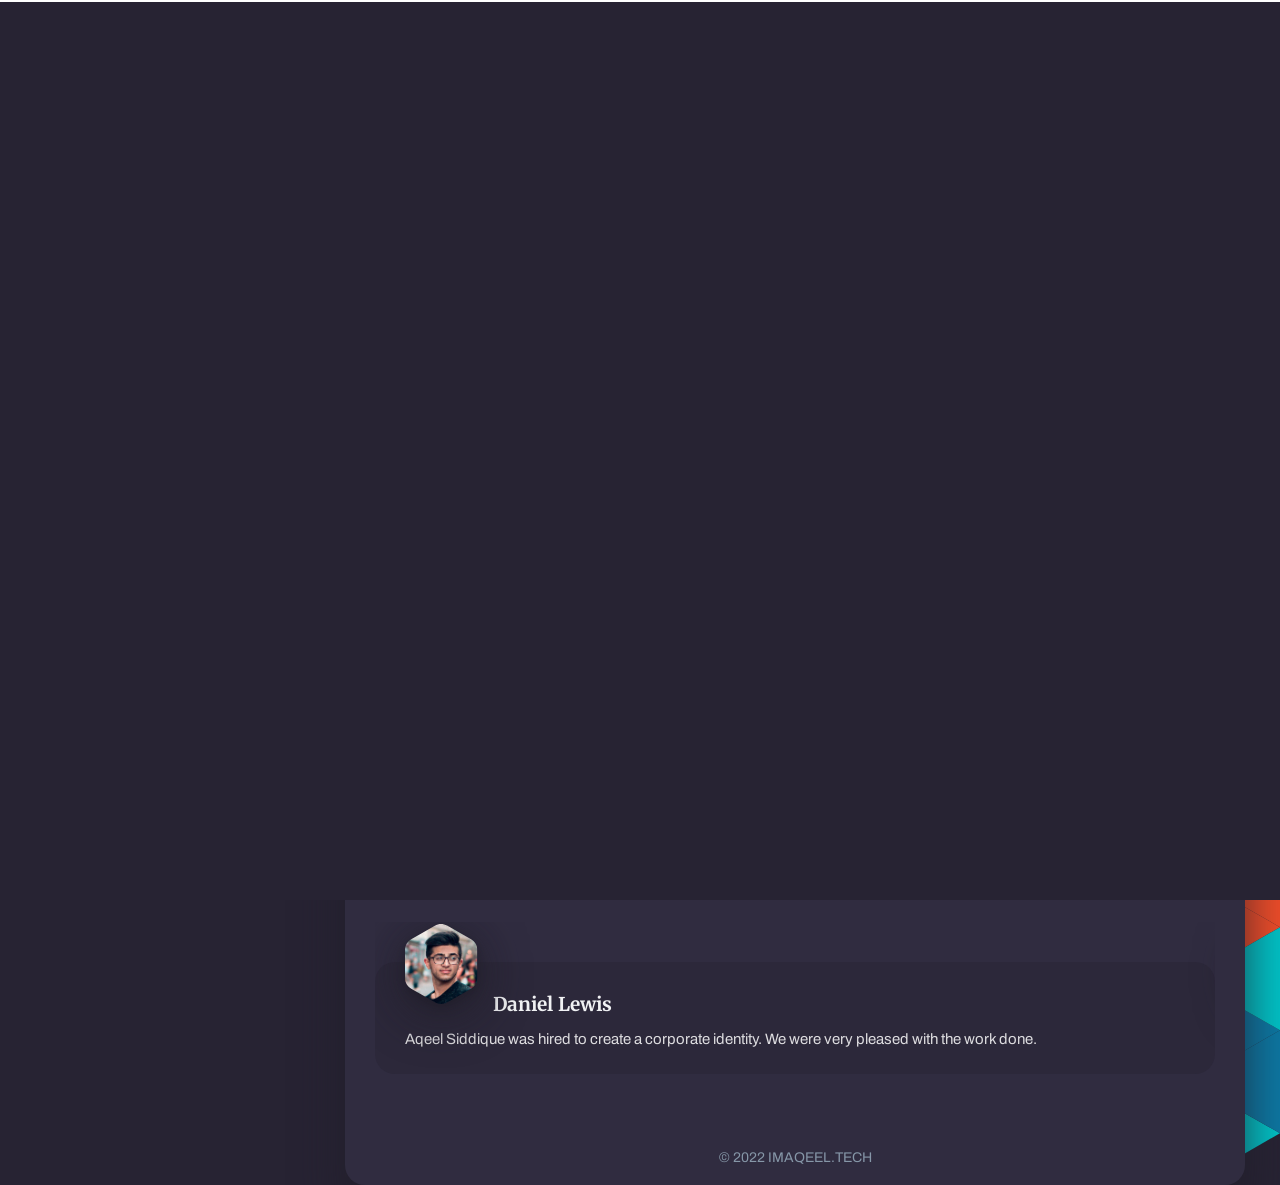
==== index.html @ 5ae2d3b2 "portfolio" ====
<!DOCTYPE html>
<html lang="en">

<head>
    <meta charset="utf-8" />
    <title>IMAQEEL - HOME</title>

    <!-- Meta Data -->
    <meta http-equiv="X-UA-Compatible" content="IE=edge">
    <meta name="viewport" content="width=device-width, initial-scale=1, shrink-to-fit=no">
    <meta name="format-detection" content="telephone=no" />
    <meta name="format-detection" content="address=no" />
    <meta name="author" content="Aqeel" />
    <meta name="description" content="" />

    <!-- Twitter data -->
    <meta name="twitter:card" content="summary_large_image">
    <meta name="twitter:site" content="">
    <meta name="twitter:title" content="">
    <meta name="twitter:description" content="">
    <meta name="twitter:image" content="./../../assets/images/social.html">

    <!-- Open Graph data -->
    <meta property="og:title" content="IMAQEEL" />
    <meta property="og:type" content="website" />
    <meta property="og:url" content="imaqeel.tech" />
    <meta property="og:image" content="./assets/images/social.html" />
    <meta property="og:description" content="" />
    <meta property="og:site_name" content="" />

    <!-- Favicons -->
    <link rel="apple-touch-icon" sizes="144x144" href="./assets/images/favicons/apple-touch-icon-144x144.png">
    <link rel="apple-touch-icon" sizes="114x114" href="./assets/images/favicons/apple-touch-icon-114x114.png">
    <link rel="apple-touch-icon" sizes="72x72" href="./assets/images/favicons/apple-touch-icon-72x72.png">
    <link rel="apple-touch-icon" sizes="57x57" href="./assets/images/favicons/apple-touch-icon-57x57.png">
    <link rel="shortcut icon" href="./assets/images/favicons/favicon.png" type="image/png">

    <!-- Styles -->
    <link rel="stylesheet" type="text/css" href="./assets/styles/style.css" />
    <link rel="stylesheet" type="text/css" href="./assets/styles/style-dark.css" />
    <link rel="stylesheet" type="text/css" href="./assets/demo/style-demo.css" />

</head>

<body class="bg-triangles">
    <!-- Preloader -->
    <div class="preloader">
        <div class="preloader__wrap">
            <div class="circle-pulse">
                <div class="circle-pulse__1"></div>
                <div class="circle-pulse__2"></div>
            </div>
            <div class="preloader__progress"><span></span></div>
        </div>
    </div>

    <main class="main">
        <div class="container gutter-top">
            <div class="row sticky-parent">
                <!-- Sidebar -->
                <aside class="col-12 col-md-12 col-xl-3">
                    <div class="sidebar box shadow pb-0 sticky-column">
                        <svg class="avatar avatar--180" viewBox="0 0 188 188">
                            <g class="avatar__box">
                                <image xlink:href="../assets/img/avator.png" height="100%" width="100%" />
                            </g>
                        </svg>
                        <div class="text-center">
                            <h3 class="title title--h3 sidebar__user-name"><span class="weight--500">Aqeel</span> Aqeel</h3>
                            <div class="badge badge--dark">Web Developer</div>

                            <!-- Social -->
                            <div class="social">
                                <a class="social__link" href="https://web.facebook.com/thisistayyabzaman/"><i class="font-icon icon-facebook"></i></a>
                                <a class="social__link" href="https://twitter.com/iamtayyabzaman/"><i class="font-icon icon-twitter"></i></a>
                                <a class="social__link" href="www.linkedin.com/in/tayyab-zaman-03095411097/"><i class="font-icon icon-linkedin2"></i></a>
                            </div>
                        </div>

                        <div class="sidebar__info box-inner">
                            <ul class="contacts-block">
                                <li class="contacts-block__item" data-toggle="tooltip" data-placement="top" title="Birthday">
                                    <i class="font-icon icon-calendar"></i>March 01, 2000
                                </li>
                                <li class="contacts-block__item" data-toggle="tooltip" data-placement="top" title="Address">
                                    <i class="font-icon icon-location"></i>Islamabad, Punjab, Pakistan
                                </li>
                                <li class="contacts-block__item" data-toggle="tooltip" data-placement="top" title="E-mail">
                                    <a href="mailto:example@mail.com"><i class="font-icon icon-envelope"></i>aqeelsaddique83@gmail.com</a>
                                </li>
                                <li class="contacts-block__item" data-toggle="tooltip" data-placement="top" title="Phone">
                                    <i class="font-icon icon-phone"></i>+92 307 8376505
                                </li>
                               
                                
                            </ul>

                            <a class="btn" href="./assets//pdf/Aqeel-WEBDEV.pdf"><i class="font-icon icon-download"></i> Download CV</a>
                        </div>
                    </div>
                </aside>

                <!-- Content -->
                <div class="col-12 col-md-12 col-xl-9">
                    <div class="box shadow pb-0">
                        <!-- Menu -->
                        <div class="circle-menu">
                            <div class="hamburger">
                                <div class="line"></div>
                                <div class="line"></div>
                                <div class="line"></div>
                            </div>
                        </div>
                        <div class="inner-menu js-menu">
                            <ul class="nav">
                                <li class="nav__item"><a href="C:\Users\DELL\Desktop\Cafregsoft_Software Work\aqeel portfolio 1\index.html">About</a></li>
                                <li class="nav__item"><a href="resume.html">Resume</a></li>
                                <li class="nav__item"><a href="portfolio.html">Portfolio</a></li>
                                <li class="nav__item"><a href="contact.html">Contact</a></li>
                            </ul>
                        </div>

                        <!-- About -->
                        <div class="pb-0 pb-sm-2">
                            <h1 class="title title--h1 first-title title__separate">About Me</h1>
                            <p>I have been working very efficiently in the custom Web Development and WordPress Development sectors for More than 5+ years. I am very confident about my work. I always believe in the quality of work rather than quantity.</p>
                            <p>My job is to build, manage and grow your web-development platforms so that it is more productive and user-friendly but at the same time attractive. Moreover, I add a personal touch to your product and make sure that is eye-catching
                                and easily established. I aim to bring across your message and product in the most creative, advanced, and unique way. I create, optimize and manage many brand companies.</p>
                        </div>

                        <!-- What -->
                        <div class="box-inner pb-0">
                            <h2 class="title title--h3">What I'm Doing</h2>
                            <div class="row">
                                <!-- Case Item -->
                                <div class="col-12 col-lg-6">
                                    <div class="case-item box box__second">
                                        <img class="case-item__icon" src="./assets/img/management.png" alt="" />
                                        <div>
                                            <h3 class="title title--h5">Web Developer Management</h3>
                                            <p class="case-item__caption">If you are struggling with Web Developer plan, management, or advertising we can help.</p>
                                        </div>
                                    </div>
                                </div>

                                <!-- Case Item -->
                                <div class="col-12 col-lg-6">
                                    <div class="case-item box box__second">
                                        <img class="case-item__icon" src="./assets/img/marketing.png" alt="" />
                                        <div>
                                            <h3 class="title title--h5">Web Developer</h3>
                                            <p class="case-item__caption">your business can start building brand awareness, as well as generating revenue from Web Design platforms.</p>
                                        </div>
                                    </div>
                                </div>

                                <!-- Case Item -->
                                <div class="col-12 col-lg-6">
                                    <div class="case-item box box__second">
                                        <img class="case-item__icon" src="./assets/img/web-design.png" alt="" />
                                        <div>
                                            <h3 class="title title--h5">Web Design</h3>
                                            <p class="case-item__caption">The most modern and high-quality design made at a professional level.</p>
                                        </div>
                                    </div>
                                </div>

                                <!-- Case Item -->
                                <div class="col-12 col-lg-6">
                                    <div class="case-item box box__second">
                                        <img class="case-item__icon" src="./assets/img/web-development.png" alt="" />
                                        <div>
                                            <h3 class="title title--h5">Web Development</h3>
                                            <p class="case-item__caption">High-quality and professional development at the professional level.</p>
                                        </div>
                                    </div>
                                </div>
                            </div>
                        </div>

                        <!-- Testimonials -->
                        <div class="box-inner">
                            <h2 class="title title--h3">Testimonials</h2>

                            <div class="swiper-container js-carousel-review">
                                <div class="swiper-wrapper">
                                    <!-- Item review -->
                                    <div class="swiper-slide review-item">
                                        <svg class="avatar avatar--80" viewBox="0 0 84 84">
                                            <g class="avatar__hexagon">
                                                <image xlink:href="./assets/img/avatar-2.jpg" height="100%" width="100%" />
                                            </g>
                                        </svg>
                                        <h4 class="title title--h5">Daniel Lewis</h4>
                                        <p class="review-item__caption">Aqeel Siddique was hired to create a corporate identity. We were very pleased with the work done.</p>
                                    </div>

                                    <!-- Item review -->
                                    <div class="swiper-slide review-item">
                                        <svg class="avatar avatar--80" viewBox="0 0 84 84">
                                            <g class="avatar__hexagon">
                                                <image xlink:href="./assets/img/avatar-3.jpg" height="100%" width="100%" />
                                            </g>
                                        </svg>
                                        <h4 class="title title--h5">Jessica Miller</h4>
                                        <p class="review-item__caption">Thanks to the skill of Aqeel Siddique, we have a design that we can be proud of.</p>
                                    </div>

                                    <!-- Item review -->
                                    <div class="swiper-slide review-item">
                                        <svg class="avatar avatar--80" viewBox="0 0 84 84">
                                            <g class="avatar__hexagon">
                                                <image xlink:href="./assets/img/avatar-4.jpg" height="100%" width="100%" />
                                            </g>
                                        </svg>
                                        <h4 class="title title--h5">Tanya Ruiz</h4>
                                        <p class="review-item__caption">Aqeel Siddiue was hired to create a corporate identity. We were very pleased with the work done.</p>
                                    </div>

                                    <!-- Item review -->
                                    <div class="swiper-slide review-item">
                                        <svg class="avatar avatar--80" viewBox="0 0 84 84">
                                            <g class="avatar__hexagon">
                                                <image xlink:href="./assets/img/avatar-5.jpg" height="100%" width="100%" />
                                            </g>
                                        </svg>
                                        <h4 class="title title--h5">Thomas Castro</h4>
                                        <p class="review-item__caption">Thanks to the skill of Tayyab Zaman, we have a design that we can be proud of.</p>
                                    </div>
                                </div>

                                <div class="swiper-pagination"></div>
                            </div>
                        </div>

                        <!-- Clients -->

                        <!-- Footer -->
                        <footer class="footer">© 2022 IMAQEEL.TECH</footer>
                    </div>
                </div>
            </div>
    </main>

    <div class="back-to-top"></div>

    <!-- SVG masks -->
    <svg class="svg-defs">
        <clipPath id="avatar-box">
            <path d="M1.85379 38.4859C2.9221 18.6653 18.6653 2.92275 38.4858 1.85453 56.0986.905299 77.2792 0 94 0c16.721 0 37.901.905299 55.514 1.85453 19.821 1.06822 35.564 16.81077 36.632 36.63137C187.095 56.0922 188 77.267 188 94c0 16.733-.905 37.908-1.854 55.514-1.068 19.821-16.811 35.563-36.632 36.631C131.901 187.095 110.721 188 94 188c-16.7208 0-37.9014-.905-55.5142-1.855-19.8205-1.068-35.5637-16.81-36.63201-36.631C.904831 131.908 0 110.733 0 94c0-16.733.904831-37.9078 1.85379-55.5141z"/>
        </clipPath>
        <clipPath id="avatar-hexagon">
             <path d="M0 27.2891c0-4.6662 2.4889-8.976 6.52491-11.2986L31.308 1.72845c3.98-2.290382 8.8697-2.305446 12.8637-.03963l25.234 14.31558C73.4807 18.3162 76 22.6478 76 27.3426V56.684c0 4.6805-2.5041 9.0013-6.5597 11.3186L44.4317 82.2915c-3.9869 2.278-8.8765 2.278-12.8634 0L6.55974 68.0026C2.50414 65.6853 0 61.3645 0 56.684V27.2891z"/>
        </clipPath>		
    </svg>

    <!-- JavaScripts -->
    <script src="./assets/js/jquery-3.4.1.min.js"></script>
    <script src="./demo/plugins-demo.js"></script>
    <script src="./assets/js/common.js"></script>

    <script src="./demo/plugins-demo.js"></script>
</body>

</html>
---- assets/styles/style.css ----
/* ------------------------------------------------
 Author: ArtStyles (Art)
 
 Template Name: vCard
 version: 1.1.0
------------------------------------------------ */


/* ------------------------------------------------

 - General Styles
 - Background
 - Typography
 - Preloader
 - Form
 - Button
 - Preloader
 - Sidebar
 - Sections
 - Navbar
 - Footer
 - Cases
 - Clients
 - Contact
 - Single post
 - Footer
 - Contact
 - Portfolio
 - News
 - Single news
 - Testimonials
 - Timeline
 - Other
 
------------------------------------------------ */

@import url(vendors/bootstrap.min.css);
@import url(vendors/swiper.min.css);
@import url(vendors/simplebar.min.css);
@import url(../icons/style.css);
@import url("https://fonts.googleapis.com/css?family=Archivo:400,400i,500,500i,600,600i,700,700i&amp;display=swap");
@import url("https://fonts.googleapis.com/css?family=Merriweather:400,900&amp;display=swap");

/* -----------------------------------------------------------------
    - General Styles
----------------------------------------------------------------- */

*,
::before,
::after {
    background-repeat: no-repeat;
    box-sizing: border-box;
}

html {
    font-size: 16px;
    -webkit-overflow-scrolling: touch;
    -webkit-box-sizing: border-box;
    box-sizing: border-box;
    -ms-overflow-x: hidden;
}

body,
html {
    font-size: 1rem;
    -webkit-text-size-adjust: 100%;
}

body {
    background-color: #F5F6F7;
    color: #44566C;
    font-family: "Archivo", sans-serif;
    font-size: 0.9375rem;
    font-weight: 400;
    line-height: 1.65;
    min-height: 100vh;
    overflow-x: hidden;
    -ms-overflow-style: scrollbar;
    -webkit-font-smoothing: antialiased;
}

@media only screen and (max-width: 580px) {
    body {
        line-height: 1.6;
    }
}

html.is-scroll-disabled body {
    height: 100vh;
    overflow: hidden;
}

@media all and (-ms-high-contrast: none),
(-ms-high-contrast: active) {
    html.is-scroll-disabled {
        overflow: hidden;
    }
}

.no-scroll {
    overflow: hidden;
    -ms-overflow-style: none;
}

.no-scroll-height {
    overflow-x: hidden;
}

.svg-defs {
    position: absolute;
    height: 0;
    width: 0;
}

.bg-triangles {
    background-image: url(../img/triangles-top.svg), url(../img/triangles-bottom.svg);
    background-position: left top, right bottom;
    background-repeat: no-repeat;
    background-size: inherit;
}

@media only screen and (max-width: 580px) {
    .bg-triangles {
        background-size: contain;
    }
}

.bg-triangles-2 {
    background-image: url(../img/triangle-2-top.svg), url(../img/triangle-2-bottom.svg);
    background-position: right top, left bottom;
    background-repeat: no-repeat;
    background-size: 50%;
    background-attachment: fixed;
}

@media only screen and (max-width: 991px) {
    .bg-triangles-2 {
        background-size: contain;
    }
}

.bg-peach {
    background-image: linear-gradient(115.29deg, #FFF2E7 1.33%, #FFCADA 98.21%);
    background-attachment: fixed;
}

.bg-green {
    background-image: linear-gradient(115.29deg, #0DC8A9 1.33%, #32CBC8 98.21%);
    background-attachment: fixed;
}

.bg-green-2 {
    background-image: linear-gradient(135deg, #9be15d 0%, #00d9a6 100%);
    background-attachment: fixed;
}


/* -----------------------------------------------------------------
    - Typography
----------------------------------------------------------------- */

h1,
h2,
h3,
h4,
h5,
h6 {
    font-family: "Archivo", sans-serif;
    font-weight: 700;
    line-height: 1.3;
}

.title--h1 {
    font-size: 2rem;
    margin-bottom: 1.0625rem;
}

@media only screen and (max-width: 580px) {
    .title--h1 {
        font-size: 1.75rem;
    }
}

.title--h2 {
    font-size: 1.75rem;
}

@media only screen and (max-width: 580px) {
    .title--h2 {
        font-size: 1.5rem;
    }
}

.title--h3 {
    font-size: 1.5rem;
    margin-bottom: 1.3125rem;
}

@media only screen and (max-width: 580px) {
    .title--h3 {
        font-size: 1.25rem;
        margin-bottom: 1rem;
    }
}

.title--h4 {
    font-size: 1.25rem;
    margin-bottom: 0.8125rem;
}

@media only screen and (max-width: 580px) {
    .title--h4 {
        font-size: 1rem;
    }
}

.title--h5 {
    font-size: 1rem;
}

@media only screen and (max-width: 580px) {
    .title--h5 {
        font-size: 0.9375rem;
    }
}

.title--h6 {
    font-size: 0.75rem;
}

.title--center {
    text-align: center;
}

.title--tone {
    color: #304CFD;
}

.title-icon {
    margin-right: 0.5rem;
    margin-top: -0.25rem;
    height: 2.5rem;
    width: 2.5rem;
}

@media only screen and (max-width: 580px) {
    .title-icon {
        height: 2.0833333333rem;
        width: 2.0833333333rem;
    }
}

.title__separate {
    margin-bottom: 2.3125rem;
    position: relative;
}

.title__separate::before {
    content: '';
    background-color: #304CFD;
    border-radius: 0.5rem;
    height: 0.3125rem;
    position: absolute;
    bottom: -1.0625rem;
    left: 0;
    width: 3.125rem;
    z-index: 1;
}

@media only screen and (max-width: 580px) {
    .title__separate {
        margin-bottom: 1.5rem;
    }
    .title__separate::before {
        height: 0.1875rem;
        bottom: -0.5625rem;
        width: 3rem;
    }
}

@media only screen and (max-width: 991px) {
    .first-title {
        transition: all .3s ease-in-out;
    }
}

@media only screen and (max-width: 991px) {
    .open-menu .first-title {
        padding-top: 2.5625rem;
    }
}

@media only screen and (max-width: 580px) {
    .open-menu .first-title {
        padding-top: 0;
    }
}

.weight--400 {
    font-weight: 400;
}

.weight--500 {
    font-weight: 500;
}

.weight--600 {
    font-weight: 600;
}

.weight--700 {
    font-weight: 700;
}

.color--light {
    color: #8697A8;
}

.color--dark {
    color: #44566C;
}

.block-quote {
    font-size: 1.3125rem;
    font-weight: 400;
    font-style: italic;
    margin: 1.8125rem 0;
    position: relative;
    line-height: 1.6;
}

@media only screen and (max-width: 991px) {
    .block-quote {
        padding-left: 3.8125rem;
    }
}

@media only screen and (max-width: 580px) {
    .block-quote {
        font-size: 1.125rem;
        margin: 1rem 0;
        padding-left: 0;
        padding-top: 2.8125rem;
    }
    .block-quote p {
        margin-bottom: 0.5rem;
    }
}

.block-quote::before {
    background-image: url(../img/icon-quote.svg);
    background-repeat: no-repeat;
    background-position: center;
    background-size: cover;
    content: '';
    height: 2.125rem;
    margin: 0 auto;
    position: absolute;
    top: 0;
    left: -3.375rem;
    width: 2.125rem;
}

@media only screen and (max-width: 991px) {
    .block-quote::before {
        left: 0;
    }
}

.block-quote__author {
    font-size: 1rem;
    font-style: normal;
    display: block;
    margin-top: 0.5625rem;
    padding-left: 3rem;
    position: relative;
}

@media only screen and (max-width: 580px) {
    .block-quote__author {
        font-size: 0.875rem;
        margin-top: 0;
        padding-left: 2rem;
    }
}

.block-quote__author::before {
    content: '';
    background-color: #44566C;
    height: 0.0625rem;
    margin-bottom: auto;
    margin-top: auto;
    position: absolute;
    top: 0;
    bottom: 0;
    left: 0;
    width: 2rem;
}

@media only screen and (max-width: 580px) {
    .block-quote__author::before {
        width: 1rem;
    }
}

a {
    color: #304CFD;
    cursor: pointer;
    text-decoration: none;
    -webkit-text-decoration-skip: objects;
    transition: color 0.3s cubic-bezier(0.72, 0.16, 0.345, 0.875);
}

a:hover {
    color: #304CFD;
    outline: none;
    text-decoration: underline;
}

a.decoration--none {
    text-decoration: none;
}

.noGutters-Top {
    margin-top: 0 !important;
}

.noGutters-Bottom {
    margin-bottom: 0 !important;
}

.noGutters-Left {
    margin-left: 0 !important;
}

.noGutters-Right {
    margin-right: 0 !important;
}

.description {
    color: #F5F8F9;
    margin-bottom: 1.875rem;
}

.foreword {
    color: #F5F8F9;
    font-size: 1.125rem;
}

img {
    max-width: 100%;
    -webkit-user-select: none;
    -moz-user-select: none;
    -ms-user-select: none;
    user-select: none;
}

iframe {
    background-color: #44566C;
    border: 0;
    display: block;
    height: 100%;
    width: 100%;
}

.cover {
    object-fit: cover;
    object-position: center;
    font-family: 'object-fit: cover; object-position: center;';
    height: 100%;
    width: 100%;
}

::-moz-selection {
    background: transparent;
    color: #304CFD;
}

::selection {
    background: transparent;
    color: #304CFD;
}


/* -----------------------------------------------------------------
    - Form
----------------------------------------------------------------- */

.input,
.textarea,
select,
.custom-select {
    background-color: #F5F8F9;
    border: 1px solid #F5F8F9;
    border-radius: 20px;
    box-shadow: none;
    color: #44566C;
    font-size: inherit;
    height: auto;
    padding: 0.875rem 1.375rem 0.8125rem;
    position: relative;
    width: 100%;
    -webkit-appearance: none;
    -moz-appearance: none;
    appearance: none;
}

@media only screen and (max-width: 580px) {
    .input,
    .textarea,
    select,
    .custom-select {
        padding: 0.8125rem 1.375rem 0.75rem;
    }
}

.input:focus,
.textarea:focus,
select:focus,
.custom-select:focus {
    background-color: #F5F8F9;
    color: #44566C;
    box-shadow: none;
    outline: none;
}

.input {
    line-height: inherit;
}

@media all and (-ms-high-contrast: none),
(-ms-high-contrast: active) {
    .input {
        line-height: 0;
    }
}

.input--white {
    background-color: #fff;
}

.input--white:focus {
    background-color: #fff;
}

.input__icon {
    padding-left: 3.375rem;
}

@media only screen and (max-width: 580px) {
    .input__icon {
        padding-left: 2.8125rem;
    }
}

.textarea {
    border-radius: 20px;
    display: block;
    padding: 0.8125rem 1.1875rem;
    resize: none;
}

.textarea--white {
    background-color: #fff;
}

.textarea--white:focus {
    background-color: #fff;
}

.form-group {
    margin-bottom: 2rem;
    position: relative;
}

@media only screen and (max-width: 580px) {
    .form-group {
        margin-bottom: 1.6875rem;
    }
}

.form-group .font-icon {
    color: #8697A8;
    font-size: 1.0625rem;
    margin: auto 0;
    position: absolute;
    top: 0;
    bottom: 0;
    left: 2.375rem;
    height: 1rem;
    width: 1rem;
    z-index: 1;
}

@media only screen and (max-width: 580px) {
    .form-group .font-icon {
        font-size: 1rem;
        left: 2.0625rem;
    }
}

.help-block {
    position: absolute;
    font-size: 0.75rem;
    line-height: 1.4;
    padding-top: 0.3125rem;
    padding-left: 0.375rem;
}

@media only screen and (max-width: 580px) {
    .help-block {
        font-size: 0.6875rem;
    }
}

.with-errors {
    color: #FF3D57;
}

.has-error input,
.has-error textarea,
.has-error input:focus,
.has-error textarea:focus {
    border-color: #FF3D57;
}

#validator-contact {
    font-size: 0.875rem;
    margin-top: 1rem;
}

.form-control::-webkit-input-placeholder {
    color: #8697A8;
}

.form-control::-moz-placeholder {
    color: #8697A8;
}

.form-control:-ms-input-placeholder {
    color: #8697A8;
}

.form-control::-ms-input-placeholder {
    color: #8697A8;
}

.form-control::placeholder {
    color: #8697A8;
}

input:invalid,
textarea:invalid {
    outline: none !important;
}

.custom-control-input:focus~.custom-control-label::before {
    box-shadow: 0 0 0 0.125rem rgba(48, 76, 253, 0.25);
}

.custom-control-input:focus:not(:checked)~.custom-control-label::before {
    border-color: #304CFD;
}

.custom-control-input:not(:disabled):active~.custom-control-label::before {
    border-color: #fff;
    background-color: transparent;
}

.custom-control-input:checked~.custom-control-label::before {
    border-color: #304CFD;
    background-color: #304CFD;
}

.custom-control-label {
    line-height: 1.55;
    padding-left: 0.5rem;
}

.custom-control-label::before {
    background-color: transparent;
    border: 1px solid #F0F0F6;
}

select,
.custom-select {
    background: url("data:image/svg+xml,%3csvg xmlns='http://www.w3.org/2000/svg' viewBox='0 0 4 5'%3e%3cpath fill='%23fff' d='M2 0L0 2h4zm0 5L0 3h4z'/%3e%3c/svg%3e") no-repeat right 0.1rem center/10px 16px;
}

select option,
.custom-select option {
    color: #44566C;
}

.dropdown-menu {
    border: 0;
    border-radius: 10px;
    box-shadow: 0 0.5rem 2.5rem rgba(134, 151, 168, 0.25);
    color: #5F6F81;
    font-size: 0.9375rem;
}

.dropdown-menu::before {
    content: '';
    border-left: 0.375rem solid transparent;
    border-right: 0.375rem solid transparent;
    border-bottom: 0.375rem solid #fff;
    height: 0;
    position: absolute;
    top: -0.375rem;
    left: 1.0625rem;
    width: 0;
}

.dropdown.dropup .dropdown-menu::before {
    border-left: 0.375rem solid transparent;
    border-right: 0.375rem solid transparent;
    border-top: 0.375rem solid #fff;
    border-bottom: 0.375rem solid transparent;
    top: auto;
    bottom: -0.75rem;
}

.progress {
    background-color: #F0F0F6;
    border-radius: 1rem;
    height: 1.5rem;
    margin-bottom: 1.5rem;
    overflow: inherit;
    position: relative;
    text-align: right;
}

@media only screen and (max-width: 580px) {
    .progress {
        margin-bottom: 1rem;
    }
}

.progress:last-child {
    margin-bottom: 0;
}

.progress-bar {
    background-color: #304CFD;
    border-radius: 1rem;
    overflow: hidden;
    position: relative;
    width: 0%;
    z-index: 1;
}

.progress .progress-text {
    display: flex;
    align-items: center;
    justify-content: space-between;
    height: 100%;
    padding-left: 0.8125rem;
    padding-right: 0.8125rem;
    position: absolute;
    top: 0;
    left: 0;
    width: 100%;
    z-index: 1;
}

.progress .progress-text>* {
    min-width: 0;
}

@media screen and (-ms-high-contrast: active),
(-ms-high-contrast: none) {
    .progress-text span:nth-child(2) {
        float: right;
    }
}

.badge {
    font-size: 0.9375rem;
    font-weight: 400;
    border-radius: 10rem;
    padding: 0.5rem 1rem;
}

@media only screen and (max-width: 580px) {
    .badge {
        font-size: 0.875rem;
    }
}

.badge--light {
    background-color: #F5F6F7;
    color: #44566C;
}

.badge--gray {
    background-color: #F0F0F6;
    color: #44566C;
}

.badge--dark {
    background-color: #44566C;
    color: #fff;
}

.badge--blue {
    background-color: #304CFD;
    color: #fff;
}

.badge--blue-gradient {
    background-image: linear-gradient(to right, #0081ff 0%, #3fa0ff 50%, #0045ff 100%);
    color: #fff;
}

.badge--aqua {
    background-color: #00F1E2;
    color: #fff;
}

.badge--red {
    background-color: #FF3D57;
    color: #fff;
}

.tooltip {
    font-family: "Archivo", sans-serif;
}

.tooltip-inner {
    max-width: 12.5rem;
    padding: 0.25rem 0.5625rem 0.25rem;
    background-color: #44566C;
    border-radius: 0.25rem;
    box-shadow: 0 1rem 2rem rgba(134, 151, 168, 0.25), 0 0.125rem 1rem rgba(134, 151, 168, 0.5);
}

.tooltip.show {
    opacity: 1;
}

.bs-tooltip-top .arrow::before,
.bs-tooltip-auto[x-placement^="top"] .arrow::before {
    border-width: 0.3125rem 0.3125rem 0;
    border-top-color: #44566C;
}

.bs-tooltip-right .arrow::before,
.bs-tooltip-auto[x-placement^="right"] .arrow::before {
    border-width: 0.3125rem 0.3125rem 0.3125rem 0;
    border-right-color: #44566C;
}

.bs-tooltip-left .arrow::before,
.bs-tooltip-auto[x-placement^="left"] .arrow::before {
    border-width: 0.3125rem 0 0.3125rem 0.3125rem;
    border-left-color: #44566C;
}

.bs-tooltip-bottom .arrow::before,
.bs-tooltip-auto[x-placement^="bottom"] .arrow::before {
    border-width: 0 0.3125rem 0.3125rem;
    border-bottom-color: #44566C;
}

.btn {
    background-color: #304CFD;
    border-radius: 20px;
    border: 0;
    box-shadow: 0 0.5rem 1rem rgba(48, 76, 253, 0.15), 0 0.125rem 0.25rem rgba(48, 76, 253, 0.15);
    color: #fff;
    cursor: pointer;
    font-size: 1rem;
    font-weight: 400;
    line-height: inherit;
    padding: 0.9375rem 2rem 0.875rem;
    position: relative;
    transition: .4s ease-in-out;
    white-space: nowrap;
}

.btn:hover {
    color: #fff;
    box-shadow: none;
    opacity: .9;
}

.btn:focus {
    box-shadow: 0 1.5rem 2.5rem rgba(48, 76, 253, 0.1), 0 0.5rem 1rem rgba(48, 76, 253, 0.1);
}

.btn::before {
    content: '';
    box-shadow: 0 0.25rem 2rem rgba(48, 76, 253, 0.25), 0 0.25rem 1rem rgba(48, 76, 253, 0.25);
    margin: 0 auto;
    height: 1rem;
    position: absolute;
    right: 0;
    bottom: 0;
    left: 0;
    transition: .4s ease-in-out;
    width: 64%;
    z-index: -1;
}

.btn:hover::before {
    box-shadow: none;
}

.btn--light {
    background-color: #F5F8F9;
    color: #44566C;
}

.btn--gray {
    background-color: #F0F0F6;
    color: #44566C;
}

.btn--dark {
    background-color: #44566C;
}

.btn--blue-gradient {
    background-size: 200% auto;
    background-image: linear-gradient(to right, #0081ff 0%, #3fa0ff 50%, #0045ff 100%);
}

.btn--red {
    background-color: #FF3D57;
    color: #fff;
}

.btn .font-icon {
    margin-right: 0.375rem;
}

button:focus {
    outline: none;
}


/* -----------------------------------------------------------------
    - Preloader
----------------------------------------------------------------- */

.preloader {
    display: flex;
    align-items: center;
    justify-content: center;
    background-color: #fff;
    position: fixed;
    top: 0;
    left: 0;
    width: 100%;
    height: 100%;
    overflow: hidden;
    text-align: center;
    z-index: 1106;
    opacity: 1;
}

.preloader>* {
    min-width: 0;
}

.preloader__wrap {
    width: 100%;
    max-width: 9.375rem;
}

.preloader__progress {
    background: #fff;
    height: 0.125rem;
    position: absolute;
    top: 0;
    left: 0;
    overflow: hidden;
    width: 100%;
}

.preloader__progress span {
    background: #304CFD;
    position: absolute;
    top: 0;
    left: 0;
    height: 100%;
    width: 0;
}

.circle-pulse>* {
    position: absolute;
    top: 50%;
    left: 50%;
    border-radius: 50%;
    box-sizing: border-box;
    transform: scale(0);
    animation: pulse 1.6s linear infinite;
}

.circle-pulse__1 {
    width: 6rem;
    height: 6rem;
    margin-top: -3rem;
    margin-left: -3rem;
    background-color: #304CFD;
}

.circle-pulse__2 {
    width: 4.8rem;
    height: 4.8rem;
    margin-top: -2.4rem;
    margin-left: -2.4rem;
    background-color: rgba(48, 76, 253, 0.7);
    animation-delay: -0.8s;
}

@keyframes pulse {
    0% {
        transform: scale(0, 0);
        opacity: 1;
    }
    100% {
        transform: scale(1, 1);
        opacity: 0;
    }
}


/* -----------------------------------------------------------------
    - Sidebar
----------------------------------------------------------------- */

@media only screen and (max-width: 1200px) {
    .sidebar {
        margin-bottom: 1.875rem;
    }
}

@media only screen and (max-width: 580px) {
    .sidebar {
        margin-bottom: 1rem;
    }
}

.sidebar .avatar {
    margin-top: -8rem;
    margin-bottom: 1.5625rem;
    margin-left: auto;
    margin-right: auto;
    transition: all .3s ease-in-out;
}

.sidebar__user-name {
    font-size: 1.8125rem;
    font-family: "Merriweather", serif;
    margin-bottom: 0.875rem;
    position: relative;
}

@media only screen and (max-width: 580px) {
    .sidebar__user-name {
        font-size: 1.5rem;
        margin-bottom: 0.625rem;
    }
}

.sidebar__info {
    padding-top: 1.5625rem;
}

@media only screen and (max-width: 1200px) {
    .sidebar__info {
        text-align: center;
    }
}

@media only screen and (max-width: 580px) {
    .sidebar__info {
        padding-top: 1.5rem;
        padding-bottom: 1.25rem;
    }
}

.sidebar .btn {
    width: 100%;
}

@media only screen and (max-width: 1200px) {
    .sidebar .btn {
        width: 40%;
    }
}

@media only screen and (max-width: 991px) {
    .sidebar .btn {
        width: 60%;
    }
}

@media only screen and (max-width: 768px) {
    .sidebar .btn {
        width: 100%;
    }
}

.contacts-block {
    list-style: none;
    padding-left: 0;
    margin-bottom: 0.5rem;
    overflow: hidden;
}

@media only screen and (max-width: 1200px) {
    .contacts-block {
        margin-bottom: 1rem;
    }
}

@media only screen and (max-width: 768px) {
    .contacts-block {
        margin-bottom: 0.5rem;
        font-size: 1rem;
    }
}

@media only screen and (max-width: 580px) {
    .contacts-block {
        font-size: 0.9375rem;
    }
}

.contacts-block__item {
    display: flex;
    align-items: center;
    margin-bottom: 0.6875rem;
    overflow: hidden;
    text-overflow: ellipsis;
    white-space: nowrap;
}

.contacts-block__item>* {
    min-width: 0;
}

@media only screen and (max-width: 1200px) {
    .contacts-block__item {
        display: inline-block;
        margin-bottom: 0;
        margin-right: 1.5rem;
    }
}

@media only screen and (max-width: 768px) {
    .contacts-block__item {
        display: block;
        margin-left: auto;
        margin-right: auto;
        margin-bottom: 0.25rem;
    }
}

.contacts-block__item a {
    color: #44566C;
    text-decoration: none;
}

.contacts-block__item a:hover {
    color: #304CFD;
}

.contacts-block .font-icon {
    font-size: 1.125rem;
    margin-right: 0.875rem;
}

.sticky-column.is_stuck {
    margin-top: 1.875rem;
}

.sticky-column.is_stuck .avatar {
    margin-top: 0;
}


/* -----------------------------------------------------------------
    - Sections
----------------------------------------------------------------- */

@media (min-width: 1200px) {
    .container {
        max-width: 1240px;
    }
}

@media (min-width: 1300px) {
    .container {
        max-width: 1240px;
    }
}

.box {
    background-color: #fff;
    border-radius: 20px;
    padding: 1.875rem;
    position: relative;
    transition: box-shadow .3s ease-in-out;
}

@media only screen and (max-width: 580px) {
    .box {
        border-radius: 16px;
        padding: 1.25rem;
    }
}

.box__second {
    background-color: #fff;
    border-radius: 15.3846153846px;
}

@media only screen and (max-width: 580px) {
    .box__second {
        border-radius: 15.3846153846px;
    }
}

.box__large {
    padding: 1.875rem 2.5rem;
}

@media only screen and (max-width: 991px) {
    .box__large {
        padding: 1.875rem;
    }
}

@media only screen and (max-width: 580px) {
    .box__large {
        padding: 1.25rem;
    }
}

.box__large .box-inner::before,
.box__large .box-inner::after {
    width: 2.5rem;
}

@media only screen and (max-width: 991px) {
    .box__large .box-inner::before,
    .box__large .box-inner::after {
        width: 1.875rem;
    }
}

@media only screen and (max-width: 580px) {
    .box__large .box-inner::before,
    .box__large .box-inner::after {
        width: 1.25rem;
    }
}

.box__large .box-inner::before {
    left: -2.5rem;
}

@media only screen and (max-width: 991px) {
    .box__large .box-inner::before {
        left: -1.875rem;
    }
}

@media only screen and (max-width: 580px) {
    .box__large .box-inner::before {
        left: -1.25rem;
    }
}

.box__large .box-inner::after {
    right: -2.5rem;
}

@media only screen and (max-width: 991px) {
    .box__large .box-inner::after {
        right: -1.875rem;
    }
}

@media only screen and (max-width: 580px) {
    .box__large .box-inner::after {
        right: -1.25rem;
    }
}

.box-inner {
    background-color: #F5F8F9;
    padding-top: 2rem;
    padding-bottom: 2rem;
    position: relative;
    z-index: 0;
}

@media only screen and (max-width: 580px) {
    .box-inner {
        padding-top: 1.1875rem;
        padding-bottom: 1rem;
    }
}

.box-inner::before,
.box-inner::after {
    content: '';
    background-color: #F5F8F9;
    height: 100%;
    position: absolute;
    top: 0;
    width: 1.875rem;
    z-index: -1;
}

@media only screen and (max-width: 580px) {
    .box-inner::before,
    .box-inner::after {
        width: 1.25rem;
    }
}

.box-inner::before {
    left: -1.875rem;
}

@media only screen and (max-width: 580px) {
    .box-inner::before {
        left: -1.25rem;
    }
}

.box-inner::after {
    right: -1.875rem;
}

@media only screen and (max-width: 580px) {
    .box-inner::after {
        right: -1.25rem;
    }
}

.box-inner--rounded::before {
    border-radius: 0 0 0 20px;
}

.box-inner--rounded::after {
    border-radius: 0 0 20px 0;
}

@media only screen and (max-width: 580px) {
    .box-inner--rounded::before {
        border-radius: 0 0 0 16px;
    }
    .box-inner--rounded::after {
        border-radius: 0 0 16px 0;
    }
}

.box-inner--white {
    background-color: #fff;
}

.box-inner--white::before,
.box-inner--white::after {
    background-color: #fff;
}

.shadow {
    box-shadow: 0 2.5rem 3.125rem rgba(103, 118, 128, 0.1) !important;
}

.shadow::before {
    content: '';
    box-shadow: 0 1.875rem 3.125rem rgba(103, 118, 128, 0.2);
    position: absolute;
    right: 0;
    bottom: 0;
    left: 0;
    margin: 0 auto;
    height: 2rem;
    width: 65%;
    z-index: -1;
}

.shadow--orange {
    box-shadow: 0 2.5rem 3.125rem rgba(177, 68, 27, 0.1) !important;
}

.shadow--orange::before {
    box-shadow: 0 2.5rem 3.125rem rgba(177, 68, 27, 0.1);
}

.shadow--green {
    box-shadow: 0 2.5rem 3.125rem rgba(0, 115, 97, 0.1) !important;
}

.shadow--green::before {
    box-shadow: 0 2.5rem 3.125rem rgba(0, 115, 97, 0.1);
}

.js-image {
    background-size: cover;
    background-position: center;
    height: 100%;
    width: 100%;
}

.overlay {
    position: relative;
}

.overlay::before,
.overlay--45::before,
.overlay--80::before {
    content: '';
    background-color: rgba(68, 86, 108, 0.35);
    position: absolute;
    top: 0;
    left: 0;
    height: 100%;
    width: 100%;
    z-index: 2;
}

.overlay--45::before {
    background-color: rgba(68, 86, 108, 0.45);
}

.overlay--80::before {
    background-color: rgba(68, 86, 108, 0.8);
}

.gutter-top {
    padding-top: 10rem;
}

@media only screen and (max-width: 580px) {
    .gutter-top {
        padding-top: 9rem;
    }
}

.avatar {
    display: block;
    height: 100%;
    width: 100%;
}

.avatar--180 {
    max-height: 11.25rem;
    max-width: 11.25rem;
    height: 11.25rem;
    width: 11.25rem;
}

.avatar--80 {
    max-height: 5rem;
    max-width: 5rem;
    filter: drop-shadow(-0.15625rem 0 0 #fff) drop-shadow(0.1875rem 0 0 #fff) drop-shadow(0 -0.125rem 0 #fff) drop-shadow(0 0.125rem 0 #fff) drop-shadow(0 0.25rem 0.25rem rgba(134, 151, 168, 0.25)) drop-shadow(0 0.5rem 0.5rem rgba(134, 151, 168, 0.4));
}

@media only screen and (max-width: 580px) {
    .avatar--80 {
        max-height: 3.3333333333rem;
        max-width: 3.3333333333rem;
    }
}

.avatar--60 {
    max-height: 3.75rem;
    max-width: 3.75rem;
    filter: drop-shadow(0 0.25rem 0.25rem rgba(134, 151, 168, 0.2)) drop-shadow(0 0.5rem 0.5rem rgba(134, 151, 168, 0.2));
}

@media only screen and (max-width: 580px) {
    .avatar--60 {
        max-height: 2.8195488722rem;
        max-width: 2.8195488722rem;
    }
}

.avatar__box {
    -webkit-clip-path: url(#avatar-box);
    clip-path: url(#avatar-box);
}

.avatar__hexagon {
    -webkit-clip-path: url(#avatar-hexagon);
    clip-path: url(#avatar-hexagon);
}

.avatar image {
    height: 100%;
    width: 100%;
}

.social {
    line-height: 0;
    margin-top: 1.5rem;
    margin-bottom: 1.375rem;
}

@media only screen and (min-width: 580px) {
    .social {
        margin-top: 1.125rem;
        margin-bottom: 1rem;
    }
}

.social__link {
    color: #44566C;
    display: inline-block;
    font-size: 0.875rem;
    margin-left: 0.8125rem;
    text-decoration: none;
}

.social__link:hover {
    cursor: pointer;
    text-decoration: none;
}

.social__link:first-child {
    margin-left: 0;
}

@media only screen and (min-width: 580px) {
    .pt-sm-6 {
        padding-top: 5rem;
    }
}


/* -----------------------------------------------------------------
    - Navbar
----------------------------------------------------------------- */

.circle-menu {
    background-color: #304CFD;
    border-radius: 50% 1.25rem 50% 50%;
    display: flex;
    align-items: center;
    justify-content: center;
    height: 3.75rem;
    position: absolute;
    top: 0;
    right: 0;
    width: 3.75rem;
    z-index: 2;
}

.circle-menu>* {
    min-width: 0;
}

@media only screen and (max-width: 991px) {
    .circle-menu {
        height: 3.5625rem;
        width: 3.5625rem;
    }
}

@media only screen and (max-width: 580px) {
    .circle-menu {
        border-radius: 50%;
        margin-top: 1rem;
        margin-right: 1rem;
        position: fixed;
        height: 2.5rem;
        width: 2.5rem;
        z-index: 1101;
    }
}

@media only screen and (max-width: 580px) {
    .open-menu .circle-menu {
        box-shadow: 0 0 0 0.0625rem rgba(48, 76, 253, 0.5);
        background-color: transparent;
    }
}

.hamburger {
    cursor: pointer;
}

.hamburger .line {
    background-color: #fff;
    border-radius: 0.25rem;
    display: block;
    margin: 0.3125rem 0;
    height: 0.1875rem;
    width: 1.5rem;
    transition: all 0.2s ease-in-out;
}

.hamburger .line:nth-child(2) {
    margin-left: 0.25rem;
    width: 1.25rem;
}

@media only screen and (max-width: 768px) {
    .hamburger .line {
        margin: 0.25rem 0;
        height: 0.125rem;
        width: 1.125rem;
    }
    .hamburger .line:nth-child(2) {
        width: 0.875rem;
    }
}

.hamburger.is-active .line:nth-child(1) {
    transform: translateY(8px) rotate(45deg);
}

@media only screen and (max-width: 768px) {
    .hamburger.is-active .line:nth-child(1) {
        transform: translateY(6px) rotate(45deg);
    }
}

.hamburger.is-active .line:nth-child(2) {
    opacity: 0;
    transform: rotate(45deg);
}

.hamburger.is-active .line:nth-child(3) {
    transform: translateY(-8px) rotate(-45deg);
}

@media only screen and (max-width: 768px) {
    .hamburger.is-active .line:nth-child(3) {
        transform: translateY(-6px) rotate(-45deg);
    }
}

@media only screen and (max-width: 580px) {
    .hamburger.is-active .line {
        background-color: #304CFD;
    }
}

.inner-menu {
    display: flex;
    align-items: center;
    justify-content: flex-end;
    height: 3.75rem;
    padding-right: 2rem;
    position: absolute;
    top: 0;
    right: 0;
    width: 70%;
    z-index: 1;
}

.inner-menu>* {
    min-width: 0;
}

@media only screen and (max-width: 991px) {
    .inner-menu {
        height: 3.5625rem;
        width: 80%;
    }
}

@media only screen and (max-width: 768px) {
    .inner-menu {
        width: 100%;
    }
}

@media only screen and (max-width: 580px) {
    .inner-menu {
        height: 100vh;
        padding-right: 0;
        position: fixed;
        pointer-events: none;
        z-index: 1100;
    }
}

.open-menu .inner-menu {
    pointer-events: all;
}

.nav {
    color: #fff;
    background: #304CFD;
    border-radius: 2rem 0 0 2rem;
    box-shadow: 0 1.5rem 2.5rem rgba(48, 76, 253, 0.05), 0 0.5rem 1rem rgba(48, 76, 253, 0.05);
    display: flex;
    align-items: center;
    justify-content: center;
    height: 100%;
    overflow: hidden;
}

.nav>* {
    min-width: 0;
}

@media only screen and (max-width: 768px) {
    .nav {
        border-radius: 1.25rem 0 0 2rem;
        font-size: 0.875rem;
    }
}

@media only screen and (max-width: 580px) {
    .nav {
        display: flex;
        flex-direction: column;
        align-items: center;
        justify-content: center;
        color: #44566C;
        background-color: #fff;
        background-image: none;
        border-radius: 0;
        box-shadow: none;
        font-size: 1.5rem;
    }
    .nav>* {
        min-width: 0;
    }
}

.nav__item {
    margin-right: 3rem;
}

@media only screen and (max-width: 991px) {
    .nav__item {
        margin-right: 2rem;
    }
}

@media only screen and (max-width: 580px) {
    .nav__item {
        margin-right: 0;
        margin-top: 0.1875rem;
        margin-bottom: 0.1875rem;
    }
}

.nav__item a {
    color: rgba(255, 255, 255, 0.7);
}

.nav__item a:hover {
    color: white;
    text-decoration: none;
}

@media only screen and (max-width: 580px) {
    .nav__item a {
        color: rgba(68, 86, 108, 0.6);
    }
    .nav__item a:hover {
        color: #44566c;
    }
}

.nav__item a.active {
    color: #fff;
}

@media only screen and (max-width: 580px) {
    .nav__item a.active {
        color: #44566C;
    }
}

.nav__item:last-child {
    margin-right: 0;
}

@media only screen and (max-width: 580px) {
    .nav__item:last-child {
        margin-right: 0;
    }
}

.inner-menu-alt {
    padding-right: 0;
    width: 100%;
}

.inner-menu-alt .nav {
    border-radius: 20px 20px 2rem 2rem;
    width: 100%;
    transition: width .4s ease-in-out;
}

@media only screen and (max-width: 580px) {
    .inner-menu-alt .nav {
        width: 0;
    }
}

.inner-menu-alt .nav__item:last-child {
    margin-right: 0;
}

@media only screen and (max-width: 580px) {
    .open-menu .inner-menu-alt .nav {
        border-radius: 0;
        width: 100%;
    }
}


/* -----------------------------------------------------------------
    - Footer
----------------------------------------------------------------- */

.footer {
    color: #8697A8;
    font-size: 0.875rem;
    padding-top: 1rem;
    padding-bottom: 1rem;
    text-align: center;
}

@media only screen and (max-width: 580px) {
    .footer {
        padding-top: 0.5rem;
        padding-bottom: 0.5rem;
    }
}

.bg-green .footer,
.bg-peach .footer {
    color: #fff;
}


/* -----------------------------------------------------------------
    - Cases
----------------------------------------------------------------- */

.case-item {
    display: flex;
    height: calc(100% - rem(30px));
    margin-bottom: 1.875rem;
    padding: 1.875rem 1.875rem 1.5rem;
    position: relative;
}

.case-item>* {
    min-width: 0;
}

@media only screen and (max-width: 991px) {
    .case-item {
        height: calc(100% - rem(20px));
    }
}

@media only screen and (max-width: 580px) {
    .case-item {
        display: flex;
        flex-direction: column;
        align-items: center;
        height: calc(100% - rem(20px));
        margin-bottom: 1.25rem;
        padding: 1rem;
        text-align: center;
    }
    .case-item>* {
        min-width: 0;
    }
}

.case-item__icon {
    margin-right: 1.1875rem;
    height: 4rem;
    width: 4rem;
}

@media only screen and (max-width: 580px) {
    .case-item__icon {
        margin-right: 0;
        margin-bottom: 0.8125rem;
    }
}

.case-item div {
    flex: 1;
}

.case-item__caption {
    color: #5F6F81;
    line-height: 1.5;
}

.case-item__caption:last-child {
    margin-bottom: 0;
}


/* -----------------------------------------------------------------
    - Clients
----------------------------------------------------------------- */

.js-carousel-clients {
    padding-top: 0.5rem;
    padding-bottom: 1rem;
}

@media only screen and (max-width: 580px) {
    .js-carousel-clients .swiper-slide {
        text-align: center;
    }
}


/* -----------------------------------------------------------------
    - Contact
----------------------------------------------------------------- */

@media only screen and (max-width: 768px) {
    .contact-form .btn {
        width: 100%;
    }
}

.tabcontent .contact-form {
    padding-bottom: 1.875rem;
}

@media only screen and (max-width: 580px) {
    .tabcontent .contact-form {
        padding-bottom: 1.25rem;
    }
}

.map {
    background-color: #F5F8F9;
    border-radius: 13.3333333333px;
    height: 23.75rem;
    margin-bottom: 2rem;
    position: relative;
    direction: ltr;
}

@media only screen and (max-width: 580px) {
    .map {
        height: 15.625rem;
    }
}

.popover-map-title {
    color: #44566C;
    font-size: 1.1875rem;
    margin-top: 0.0625rem;
    margin-bottom: 0.5rem;
}

.popover-map-caption {
    color: #44566C;
    font-weight: 400;
}

#marker {
    background-image: url("../img/icon-map-pic.svg");
    background-size: cover;
    width: 3.125rem;
    height: 3.125rem;
    cursor: pointer;
}


/* -----------------------------------------------------------------
    - Portfolio
----------------------------------------------------------------- */

.gutter-sizer {
    width: 1.875rem;
}

.gallery-grid {
    display: flex;
}

.gallery-grid>* {
    min-width: 0;
}

.gallery-grid__item {
    margin-bottom: 1.3125rem;
    width: calc(33% - 17.5px);
}

@media only screen and (max-width: 991px) {
    .gallery-grid__item {
        width: calc(50% - 16px);
    }
}

@media only screen and (max-width: 768px) {
    .gallery-grid__item {
        width: 100%;
    }
}

.gallery-grid__item:hover .gallery-grid__image {
    transform: scale3d(1.1, 1.1, 1);
}

.gallery-grid__image-wrap {
    border-radius: 14px;
    height: 11rem;
    overflow: hidden;
    position: relative;
    width: 100%;
    z-index: 1;
}

@media only screen and (max-width: 991px) {
    .gallery-grid__image-wrap {
        height: 13rem;
    }
}

@media only screen and (max-width: 768px) {
    .gallery-grid__image-wrap {
        height: 18rem;
    }
}

.gallery-grid__image {
    border-radius: 10px;
    transform: scale3d(1, 1, 1);
}

.gallery-grid__caption {
    padding-left: 0.1875rem;
}

.gallery-grid__title {
    font-size: 0.9375rem;
    font-weight: 600;
    margin-top: 1rem;
    margin-bottom: 0;
}

.gallery-grid__category {
    font-size: 0.875rem;
    color: #8697A8;
    display: block;
}

@media only screen and (min-width: 769px) {
    .filter {
        display: inline-flex;
        flex-wrap: wrap;
        list-style: none;
        margin-bottom: 1.1875rem;
        padding: 0;
    }
    .filter>* {
        min-width: 0;
    }
    .filter__item {
        padding-right: 1.1875rem;
    }
    .filter__item:first-child {
        display: none;
    }
    .filter__item:last-child {
        padding-right: 0;
    }
    .filter__item.active a {
        color: #304CFD;
    }
    .filter__link {
        color: #8697A8;
        padding: 0 0.25rem;
        text-decoration: none;
        display: block;
        overflow: hidden;
        position: relative;
    }
    .filter__link:hover {
        text-decoration: none;
    }
}

.select .placeholder {
    display: none;
}

@media only screen and (max-width: 768px) {
    .select {
        background-color: #F5F8F9;
        border-radius: 1.25rem;
        color: #8697A8;
        display: block;
        margin-bottom: 2rem;
        padding: 0.1875rem 1.1875rem 0.1875rem 1.5rem;
        position: relative;
        vertical-align: middle;
        text-align: left;
        user-select: none;
        width: 100%;
        -webkit-touch-callout: none;
        z-index: 2;
    }
    .select .placeholder {
        cursor: pointer;
        display: block;
        padding: 0.5rem 0;
        position: relative;
        z-index: 1;
    }
    .select .placeholder:after {
        position: absolute;
        top: 50%;
        right: 0.125rem;
        transform: translateY(-50%);
        font-family: 'icomoon';
        content: '\e90e';
        z-index: 10;
    }
    .select.is-open .placeholder:after {
        content: '\e90f';
    }
    .select.is-open ul {
        display: block;
    }
    .select ul {
        background-color: #fff;
        box-shadow: 0 0.625rem 3.75rem rgba(134, 151, 168, 0.25);
        border-radius: 20px;
        display: none;
        max-height: 37.5rem;
        overflow: hidden;
        overflow-y: auto;
        padding: 0.5625rem 0;
        position: absolute;
        top: 100%;
        left: 0;
        width: 100%;
        z-index: 100;
    }
    .select ul li {
        display: block;
        text-align: left;
        padding: 0.1875rem 1.1875rem;
        color: #44566C;
        cursor: pointer;
    }
    .select ul li:hover {
        background-color: #304cfd;
    }
    .select ul li:hover a {
        color: #fff;
    }
    .select ul li:first-child {
        display: none;
    }
    .select ul li a {
        color: #44566C;
        text-decoration: none;
    }
}

@media only screen and (max-width: 580px) {
    .select {
        margin-bottom: 1.5rem;
    }
}


/* -----------------------------------------------------------------
    - News
----------------------------------------------------------------- */

.news-grid {
    display: flex;
    flex-wrap: wrap;
    margin-left: -0.9375rem;
    margin-right: -0.9375rem;
}

.news-grid>* {
    min-width: 0;
}

@media only screen and (max-width: 991px) {
    .news-grid {
        margin-left: 0;
        margin-right: 0;
    }
}

.news-item {
    box-shadow: 0 1.5rem 2.5rem rgba(169, 194, 209, 0.3);
    margin-bottom: 1.875rem;
    margin-left: 0.9375rem;
    margin-right: 0.9375rem;
    padding: 0;
    width: calc(50% - 30px);
}

@media only screen and (max-width: 991px) {
    .news-item {
        margin-left: 0;
        margin-right: 0;
        width: 100%;
    }
}

@media only screen and (max-width: 580px) {
    .news-item {
        margin-bottom: 1.25rem;
    }
}

.news-item:hover .news-item__image-wrap::before,
.news-item:hover .news-item__image-wrap::after {
    opacity: 1;
}

.news-item:hover {
    box-shadow: 0 0.75rem 1.25rem rgba(169, 194, 209, 0.2);
}

.news-item__image-wrap {
    overflow: hidden;
    border-radius: 20px 20px 0 0;
    height: 14rem;
    position: relative;
}

@media only screen and (max-width: 991px) {
    .news-item__image-wrap {
        height: 18rem;
    }
}

@media only screen and (max-width: 580px) {
    .news-item__image-wrap {
        border-radius: 16px 16px 0 0;
        height: 12rem;
    }
}

.news-item__image-wrap::before {
    opacity: 0;
    transition: opacity .5s ease-in-out;
}

.news-item__image-wrap::after {
    content: '';
    background-image: url(../img/icon-news.svg);
    height: 2.5rem;
    margin: auto;
    opacity: 0;
    pointer-events: none;
    position: absolute;
    top: 0;
    right: 0;
    bottom: 0;
    left: 0;
    transition: opacity .5s ease-in-out;
    width: 2.5rem;
    z-index: 2;
}

.news-item__date {
    background-color: #fff;
    color: #5F6F81;
    border-radius: 0 0.625rem 0 0;
    font-size: 0.875rem;
    padding-left: 0.8125rem;
    padding-right: 0.8125rem;
    padding-bottom: 0.1875rem;
    padding-top: 0.3125rem;
    position: absolute;
    bottom: 0;
    z-index: 2;
}

.news-item__link {
    position: absolute;
    height: 100%;
    width: 100%;
    z-index: 2;
}

.news-item__caption {
    padding: 1.875rem 1.875rem 0.5rem;
}

@media only screen and (max-width: 580px) {
    .news-item__caption {
        padding: 1.1875rem 1rem 0;
    }
}

.news-item .title {
    font-family: "Merriweather", serif;
}

.news-item p {
    color: #5F6F81;
    line-height: 1.5;
}

@media only screen and (max-width: 580px) {
    .news-item p {
        font-size: 0.9375rem;
    }
}


/* -----------------------------------------------------------------
    - Single post
----------------------------------------------------------------- */

.header-post {
    margin-top: 1rem;
    text-align: center;
}

@media only screen and (max-width: 580px) {
    .header-post {
        margin-top: 1rem;
    }
}

.header-post__date {
    color: #8697A8;
    font-size: 0.875rem;
    margin-bottom: 1rem;
    text-transform: uppercase;
}

@media only screen and (max-width: 580px) {
    .header-post__date {
        margin-bottom: 0.8125rem;
    }
}

.header-post .title {
    font-family: "Merriweather", serif;
    margin-bottom: 1.5rem;
}

@media only screen and (max-width: 580px) {
    .header-post .title {
        margin-bottom: 1rem;
    }
}

.header-post__image-wrap {
    height: 31.25rem;
    margin-left: -1.875rem;
    margin-right: -1.875rem;
    margin-bottom: 2.5rem;
}

@media only screen and (max-width: 580px) {
    .header-post__image-wrap {
        height: 18rem;
        margin-left: -1.25rem;
        margin-right: -1.25rem;
        margin-bottom: 1.5rem;
    }
}

.caption-post {
    margin-left: auto;
    margin-right: auto;
    margin-bottom: 2rem;
    width: 80%;
}

@media only screen and (max-width: 991px) {
    .caption-post {
        width: 100%;
    }
}

@media only screen and (max-width: 580px) {
    .caption-post {
        margin-bottom: 1.1875rem;
    }
}

.caption-post p {
    color: #5F6F81;
}

.gallery-post {
    display: flex;
    flex-wrap: wrap;
    margin-left: -1rem;
    margin-right: -1rem;
}

.gallery-post>* {
    min-width: 0;
}

@media only screen and (max-width: 580px) {
    .gallery-post {
        margin-left: 0;
        margin-right: 0;
    }
}

.gallery-post__item {
    flex: calc(50% - 32px);
    height: auto;
    max-height: 80vw;
    margin-left: 1rem;
    margin-right: 1rem;
    width: calc(50% - 32px);
}

@media only screen and (max-width: 580px) {
    .gallery-post__item {
        flex: 100%;
        margin-left: 0;
        margin-right: 0;
        margin-bottom: 1rem;
        width: 100%;
    }
}

.gallery-post__caption {
    color: #8697A8;
    font-size: 0.875rem;
    font-style: italic;
    padding: 1rem 1rem 2rem;
    text-align: center;
    width: 100%;
}

@media only screen and (max-width: 580px) {
    .gallery-post__caption {
        padding: 0 0 1rem;
    }
}

.gallery-post__caption a {
    color: #8697A8;
}

.footer-post {
    display: flex;
    align-items: center;
    justify-content: center;
    flex-wrap: wrap;
    margin-bottom: 2rem;
    margin-top: 2rem;
    padding-top: 2rem;
    position: relative;
}

.footer-post>* {
    min-width: 0;
}

@media only screen and (max-width: 580px) {
    .footer-post {
        margin-bottom: 1rem;
        margin-top: 1rem;
    }
}

.footer-post::before {
    content: '';
    background-color: #44566C;
    height: 0.0625rem;
    margin: auto;
    position: absolute;
    top: 0;
    right: 0;
    left: 0;
    width: 15%;
}

.footer-post__share {
    display: flex;
    align-items: baseline;
    color: #44566C;
    font-size: 0.875rem;
    margin: 0 1.0625rem;
}

.footer-post__share>* {
    min-width: 0;
}

@media only screen and (max-width: 580px) {
    .footer-post__share {
        margin: 0 0.8125rem;
    }
}

.footer-post__share:hover {
    text-decoration: none;
}

.footer-post__share .font-icon {
    margin-right: 0.6875rem;
}

@media only screen and (max-width: 580px) {
    .footer-post__share span {
        display: none;
    }
}

.comment-box {
    display: flex;
    flex-direction: column;
}

.comment-box>* {
    min-width: 0;
}

.comment-box .comment-box {
    margin-left: 3rem;
}

@media only screen and (max-width: 580px) {
    .comment-box .comment-box {
        margin-left: 1.1875rem;
    }
}

.comment-box__inner {
    background-color: #fff;
    border-radius: 20px;
    display: flex;
    margin-bottom: 1.25rem;
    padding: 1.25rem 1.25rem 1rem 1.25rem;
}

.comment-box__inner>* {
    min-width: 0;
}

@media only screen and (max-width: 580px) {
    .comment-box__inner {
        flex-direction: column;
        padding: 1rem 1rem 0.5625rem 1.0625rem;
        margin-bottom: 1rem;
    }
}

.comment-box__body {
    color: #5F6F81;
    flex: 1;
    font-size: 0.9375rem;
    line-height: 1.6;
}

@media only screen and (max-width: 580px) {
    .comment-box__body {
        font-size: 0.875rem;
        margin-top: 0.75rem;
    }
}

.comment-box__body p {
    margin-bottom: 0.6875rem;
}

@media only screen and (max-width: 580px) {
    .comment-box__body p {
        margin-bottom: 0.5rem;
    }
}

.comment-box__body .emoji {
    margin: 0 0.3125rem;
    vertical-align: bottom;
}

@media only screen and (max-width: 580px) {
    .comment-box__body .emoji {
        margin: 0 0.125rem;
        height: 1.0625rem;
        width: 1.0625rem;
    }
}

.comment-box__details {
    display: flex;
    justify-content: space-between;
    font-size: 1.0625rem;
    color: #44566C;
    margin-top: 0.5rem;
    margin-bottom: 0.5rem;
}

.comment-box__details>* {
    min-width: 0;
}

@media only screen and (max-width: 580px) {
    .comment-box__details {
        font-size: 0.9375rem;
        flex-direction: column;
        margin-top: 0;
    }
}

.comment-box__details a {
    text-decoration: none;
}

.comment-box__details-date {
    font-size: 0.875rem;
    font-weight: 400;
    color: #8697A8;
}

@media only screen and (max-width: 580px) {
    .comment-box__details-date {
        font-size: 0.75rem;
        margin-top: 0.3125rem;
    }
}

.comment-box .avatar {
    margin-right: 1rem;
    flex-shrink: 0;
}

.comment-box__footer {
    color: #8697A8;
    display: inline-flex;
    list-style: none;
    margin: 0;
    padding: 0;
}

.comment-box__footer>* {
    min-width: 0;
}

.comment-box__footer li {
    cursor: pointer;
    margin-right: 2rem;
}

@media only screen and (max-width: 580px) {
    .comment-box__footer li {
        margin-right: 1rem;
    }
}

.comment-box__footer li:hover {
    color: #304CFD;
}

.comment-box__footer li:last-child {
    margin-right: 0;
}

.comment-box__footer span {
    font-size: 0.875rem;
    padding-left: 0.375rem;
}

@media only screen and (max-width: 580px) {
    .comment-box__footer span {
        font-size: 0.75rem;
    }
}

.comment-box__footer .font-icon {
    font-size: 1rem;
    vertical-align: text-bottom;
}

@media only screen and (max-width: 580px) {
    .comment-box__footer .font-icon {
        font-size: 0.875rem;
    }
}

.comment-box__footer .icon-like-fill {
    color: #FF3D57;
}

.comment-form {
    margin-top: 1rem;
    position: relative;
}

.comment-form .textarea {
    border-radius: 0.5rem;
    padding: 1.0625rem 4.5rem 1rem 3.1875rem;
    max-height: 12.5rem;
    overflow: hidden !important;
}

@media only screen and (max-width: 580px) {
    .comment-form .textarea {
        padding: 0.875rem 3.25rem 0.875rem 2.5rem;
    }
}

.comment-form .btn {
    height: 2.5625rem;
    margin-right: 0.5rem;
    margin-bottom: auto;
    margin-top: auto;
    padding: 0;
    position: absolute;
    top: 0;
    right: 0;
    bottom: 0;
    width: 2.5625rem;
}

@media only screen and (max-width: 580px) {
    .comment-form .btn {
        height: 1.8303571429rem;
        width: 1.8303571429rem;
    }
}

.comment-form .btn .font-icon {
    margin: 0;
}

@media only screen and (max-width: 580px) {
    .comment-form .btn .font-icon {
        font-size: 0.75rem;
    }
}

.comment-form .dropdown {
    height: 1.1875rem;
    line-height: 1.2;
    margin-top: auto;
    margin-bottom: auto;
    margin-left: 1rem;
    position: absolute;
    top: 0;
    bottom: 0;
}

.comment-form .dropdown-menu {
    margin-left: -1rem;
    min-width: 14.9375rem;
    max-width: 14.9375rem;
    top: -100% !important;
}

.comment-form .icon-smile {
    color: #8697A8;
    cursor: pointer;
    font-size: 1.1875rem;
}

.comment-form .icon-smile:hover {
    color: #5F6F81;
}

@media only screen and (max-width: 580px) {
    .comment-form .icon-smile {
        font-size: 1rem;
    }
}

.emoji-wrap {
    display: flex;
    justify-content: space-around;
    flex-wrap: wrap;
    padding: 0.375rem 0.8125rem 0.1875rem;
}

.emoji-wrap>* {
    min-width: 0;
}

.emoji-wrap .emoji {
    cursor: pointer;
    border-radius: 0.1875rem;
    margin: 0.125rem;
    padding: 0.1875rem;
}

.emoji-wrap .emoji:hover {
    box-shadow: 0 0 0 0.125rem rgba(134, 151, 168, 0.2);
}

.scroll-line {
    background: #304CFD;
    height: 0.1875rem;
    position: fixed;
    top: 0;
    width: 0;
    z-index: 3;
}

.nicescroll-cursors {
    background-color: #8697A8 !important;
}

.social-auth {
    font-size: 0.9375rem;
    list-style: none;
    padding: 0;
    margin-top: 1rem;
}

@media only screen and (max-width: 580px) {
    .social-auth {
        font-size: 0.875rem;
    }
}

.social-auth__item {
    display: inline-flex;
    margin-right: 0.375rem;
}

.social-auth__item>* {
    min-width: 0;
}

.social-auth__link {
    color: #fff;
}

.social-auth__link:hover {
    color: #fff;
    opacity: .7;
}

.social-auth .font-icon {
    background-color: #304CFD;
    border-radius: 50%;
    font-size: 0.75rem;
    padding: 0.375rem;
}

@media only screen and (max-width: 580px) {
    .social-auth .font-icon {
        font-size: 0.6875rem;
    }
}

.social-auth .icon-facebook {
    background-color: #3B5998;
}

.social-auth .icon-twitter {
    background-color: #55ACEE;
}

.social-auth .icon-dribbble {
    background-color: #F26798;
}

.social-auth .icon-behance {
    background-color: #4176FA;
}


/* -----------------------------------------------------------------
    - Testimonials
----------------------------------------------------------------- */

.swiper-container .swiper-wrapper {
    min-height: 100%;
}

.review-item {
    display: flex;
    flex-direction: column;
    background-color: #F5F8F9;
    background-image: url(../img/icon-quote.svg);
    background-repeat: no-repeat;
    background-position: right 1.875rem top 1.875rem;
    border-radius: 20px;
    height: auto;
    padding: 1.875rem 1.875rem 1.5rem;
    margin-top: 2.5rem;
}

.review-item>* {
    min-width: 0;
}

@media only screen and (max-width: 580px) {
    .review-item {
        background-size: 1.5625rem;
        background-position: right 1rem top 1rem;
        border-radius: 13.3333333333px;
        padding: 1rem;
    }
}

.review-item__caption {
    color: #5F6F81;
    line-height: 1.5;
}

.review-item__caption:last-child {
    margin-bottom: 0;
}

.review-item .title {
    font-family: "Merriweather", serif;
    font-size: 1.1875rem;
    margin-left: 5.5rem;
    margin-bottom: 0.6875rem;
}

@media only screen and (max-width: 580px) {
    .review-item .title {
        font-size: 1rem;
        margin-left: 0;
        margin-top: 0.5rem;
        margin-bottom: 0.5rem;
    }
}

.review-item .avatar {
    position: absolute;
    top: -2.375rem;
}

.swiper-pagination {
    margin-top: 1.5rem;
    position: relative;
    line-height: 0;
}

@media only screen and (max-width: 580px) {
    .swiper-pagination {
        margin-top: 1rem;
    }
}

.swiper-pagination-bullet {
    background: #F0F0F6;
    border-radius: 1rem;
    opacity: 1;
    height: 0.625rem;
    width: 0.625rem;
    transition: width 0.3s cubic-bezier(0.455, 0.03, 0.515, 0.955);
}

@media only screen and (max-width: 580px) {
    .swiper-pagination-bullet {
        height: 0.375rem;
        width: 0.375rem;
    }
}

.swiper-pagination-bullet-active {
    background: #304CFD;
    width: 1.25rem;
}

@media only screen and (max-width: 580px) {
    .swiper-pagination-bullet-active {
        width: 0.75rem;
    }
}

.swiper-container-horizontal>.swiper-pagination-bullets .swiper-pagination-bullet {
    margin: 0 0.3125rem;
}

.swiper-container-horizontal>.swiper-pagination-bullets,
.swiper-pagination-custom,
.swiper-pagination-fraction {
    bottom: 0;
}


/* -----------------------------------------------------------------
    - Timeline
----------------------------------------------------------------- */

.timeline {
    margin-top: 1.8125rem;
    padding-left: 0.5rem;
}

.timeline__item {
    border-left-color: #F0F0F6;
    border-left-width: 1px;
    border-left-style: solid;
    padding-bottom: 0.5625rem;
    padding-left: 1.375rem;
    position: relative;
}

.timeline__item::before {
    content: '';
    background-color: #304CFD;
    box-shadow: 0 0 0 0.1875rem rgba(48, 76, 253, 0.25);
    border-radius: 50%;
    position: absolute;
    top: 0;
    left: -0.3125rem;
    height: 0.625rem;
    width: 0.625rem;
}

.timeline__item:last-child {
    border: 0;
}

.timeline__title {
    margin-bottom: 0;
    position: relative;
    top: -0.3125rem;
}

.timeline__period {
    color: #8697A8;
    font-size: 0.875rem;
}

.timeline__description {
    margin-top: 0.5rem;
}

@media only screen and (max-width: 580px) {
    .timeline__description {
        margin-top: 0.1875rem;
    }
}


/* -----------------------------------------------------------------
    - Other
----------------------------------------------------------------- */

.back-to-top {
    border-top: 0.0625rem solid #44566C;
    border-left: 0.0625rem solid #44566C;
    cursor: pointer;
    height: 2rem;
    opacity: .5;
    position: fixed;
    right: 2.5rem;
    bottom: 1.875rem;
    width: 2rem;
    transform: rotate(45deg);
    transition: opacity .35s ease-out;
    z-index: 10;
}

.back-to-top:hover {
    opacity: 1;
}

@media only screen and (max-width: 768px) {
    .back-to-top {
        height: 1.5rem;
        width: 1.5rem;
    }
}

@media only screen and (max-width: 580px) {
    .back-to-top {
        display: none !important;
    }
}

.js-lines {
    overflow: hidden;
}

.js-lines div {
    overflow: hidden;
}

.js-words div div {
    opacity: 0;
}

.medium-zoom-overlay {
    background: #fff !important;
    z-index: 1104;
}

.medium-zoom-image {
    cursor: pointer !important;
    z-index: 1104;
}

.medium-zoom-image--opened {
    border-radius: 0.0625rem;
    height: 100%;
}


/*# sourceMappingURL=style.css.map */
---- assets/styles/style-dark.css ----
/* ------------------------------------------------

------------------------------------------------ */


/* ------------------------------------------------

 - General Styles
   - Input Text
   - Checkbox
   - Select
   - Dropdown
   
 - Typography
 - Preloader
 
 - Shared
   - Box
   - Avatars
   - Social
   - Badges
   - Tooltips
   
 - Sidebar
   - Contact list
   
 - Cases

 - Testimonials
   - Carousel pagination
   
 - Clients
 - Timeline
 - Progress
 
 - Portfolio
   - Filter
    
 - News
 
 - Single post
   - Comments
   - Comment form
   - Emoji
   - niceScroll
   - Social auth

 - Other
   - Bact to top
   - Medium Zoom
  
------------------------------------------------ */

@import url("https://fonts.googleapis.com/css?family=Archivo:400,400i,500,500i,600,600i,700,700i&amp;display=swap");
@import url("https://fonts.googleapis.com/css?family=Merriweather:400,900&amp;display=swap");

/* -----------------------------------------------------------------
    - General Styles
----------------------------------------------------------------- */

body {
    background-color: #272333;
    color: #DEDDE0;
}

.input,
.textarea,
select,
.custom-select {
    background-color: #2C283A;
    border: 1px solid #2C283A;
    color: #fff;
}

.input:focus,
.textarea:focus,
select:focus,
.custom-select:focus {
    background-color: #272333;
    border: 1px solid #0D86FF;
    color: #fff;
}

.input--white {
    background-color: #2C283A;
}

.input--white:focus {
    background-color: #2C283A;
}

.textarea--white {
    background-color: #2C283A;
}

.textarea--white:focus {
    background-color: #2C283A;
}

.form-group .font-icon {
    color: rgba(222, 221, 224, 0.5);
}

.form-control::-webkit-input-placeholder {
    color: rgba(222, 221, 224, 0.5);
}

.form-control::-moz-placeholder {
    color: rgba(222, 221, 224, 0.5);
}

.form-control:-ms-input-placeholder {
    color: rgba(222, 221, 224, 0.5);
}

.form-control::-ms-input-placeholder {
    color: rgba(222, 221, 224, 0.5);
}

.form-control::placeholder {
    color: rgba(222, 221, 224, 0.5);
}

input:-webkit-autofill,
input:-webkit-autofill:hover,
input:-webkit-autofill:focus,
input:-webkit-autofill:active {
    -webkit-text-fill-color: #2C283A !important;
}

.custom-control-input:focus~.custom-control-label::before {
    box-shadow: 0 0 0 0.125rem rgba(13, 134, 255, 0.25);
}

.custom-control-input:focus:not(:checked)~.custom-control-label::before {
    border-color: #0D86FF;
}

.custom-control-input:not(:disabled):active~.custom-control-label::before {
    border-color: #8697A8;
}

.custom-control-input:checked~.custom-control-label::before {
    border-color: #0D86FF;
    background-color: #0D86FF;
}

.custom-control-label::before {
    border: 1px solid #8697A8;
}

select,
.custom-select {
    background: url("data:image/svg+xml,%3csvg xmlns='http://www.w3.org/2000/svg' viewBox='0 0 4 5'%3e%3cpath fill='%23fff' d='M2 0L0 2h4zm0 5L0 3h4z'/%3e%3c/svg%3e") no-repeat right 0.1rem center/10px 16px;
}

select option,
.custom-select option {
    color: #fff;
}

.dropdown-menu {
    background-color: #302C40;
    box-shadow: 0 8px 40px rgba(0, 0, 0, 0.5);
    color: #DEDDE0;
}

.dropdown-menu::before {
    border-bottom: 0.4rem solid #302C40;
}

.dropdown.dropup .dropdown-menu::before {
    border-top: 0.4rem solid #302C40;
}

.progress {
    background-color: #302C40;
}

.progress-bar {
    background-color: #0D86FF;
}

.badge--blue {
    background-color: #0D86FF;
}

.badge--dark {
    background-color: #272333;
}

.tooltip-inner {
    background-color: #302C40;
    box-shadow: 0px 16px 48px rgba(0, 0, 0, 0.25), 0px 2px 32px rgba(0, 0, 0, 0.5);
}

.bs-tooltip-top .arrow::before,
.bs-tooltip-auto[x-placement^="top"] .arrow::before {
    border-top-color: #302C40;
}

.bs-tooltip-right .arrow::before,
.bs-tooltip-auto[x-placement^="right"] .arrow::before {
    border-right-color: #302C40;
}

.bs-tooltip-left .arrow::before,
.bs-tooltip-auto[x-placement^="left"] .arrow::before {
    border-left-color: #302C40;
}

.bs-tooltip-bottom .arrow::before,
.bs-tooltip-auto[x-placement^="bottom"] .arrow::before {
    border-bottom-color: #302C40;
}

.btn {
    background-color: #0D86FF;
    box-shadow: 0 0.5rem 1rem rgba(13, 134, 255, 0.15), 0 0.125rem 0.25rem rgba(13, 134, 255, 0.15);
}

.btn:focus {
    box-shadow: 0 1.5rem 2.5rem rgba(13, 134, 255, 0.1), 0 0.5rem 1rem rgba(13, 134, 255, 0.1);
}

.btn::before {
    content: '';
    box-shadow: 0 0.25rem 2rem rgba(13, 134, 255, 0.25), 0 0.25rem 1rem rgba(13, 134, 255, 0.25);
}


/* -----------------------------------------------------------------
    - Typography
----------------------------------------------------------------- */

.title {
    color: #F1F2F4;
}

.title--tone {
    color: #0D86FF;
}

.title__separate::before {
    background-color: #0D86FF;
}

.color--light {
    color: rgba(241, 242, 244, 0.5);
}

.block-quote::before {
    background-image: url(http://netgon.net/artstyles/v-card/assets/icons/dark/icon-quote.svg);
}

.block-quote__author::before {
    background-color: #F0F0F6;
}

a {
    color: #0D86FF;
}

a:hover {
    color: #0D86FF;
}

::-moz-selection {
    background: transparent;
    color: #0D86FF;
}

::selection {
    background: transparent;
    color: #0D86FF;
}


/* -----------------------------------------------------------------
    - Preloader
----------------------------------------------------------------- */

.preloader {
    background-color: #272333;
}

.preloader__progress span {
    background: #0D86FF;
}

.circle-pulse__1 {
    background-color: #0D86FF;
}

.circle-pulse__2 {
    background-color: rgba(13, 134, 255, 0.7);
}


/* -----------------------------------------------------------------
    - Sidebar
----------------------------------------------------------------- */

.contacts-block {
    margin-bottom: 1rem;
}

.contacts-block__item a {
    color: #DEDDE0;
}

.contacts-block__item a:hover {
    color: #0D86FF;
}


/* -----------------------------------------------------------------
    - Sections
----------------------------------------------------------------- */

.box {
    background-color: #302C40;
}

.box__second {
    background-color: #2C283A;
}

.box-inner {
    background-color: transparent;
    padding-top: .7rem;
}

.box-inner::before,
.box-inner::after {
    background-color: transparent;
}

.shadow {
    box-shadow: 0px 40px 50px rgba(32, 29, 42, 0.75) !important;
}

.shadow::before {
    box-shadow: 0px 40px 50px rgba(32, 29, 42, 0.75);
}

.avatar--180 {
    filter: drop-shadow(0px 24px 24px rgba(32, 29, 42, 0.7));
}

.avatar--80 {
    filter: drop-shadow(0px 8px 24px rgba(32, 29, 42, 0.75)) drop-shadow(0px 4px 4px rgba(32, 29, 42, 0.75));
}

.avatar--60 {
    filter: drop-shadow(0px 8px 24px rgba(32, 29, 42, 0.75)) drop-shadow(0px 4px 4px rgba(32, 29, 42, 0.75));
}

.social__link {
    color: #fff;
}


/* -----------------------------------------------------------------
    - Navbar
----------------------------------------------------------------- */

.circle-menu {
    background-color: #0D86FF;
}

@media only screen and (max-width: 580px) {
    .open-menu .circle-menu {
        box-shadow: 0 0 0 0.0625rem rgba(13, 134, 255, 0.5);
    }
}

@media only screen and (max-width: 580px) {
    .hamburger.is-active .line {
        background-color: #0D86FF;
    }
}

.nav {
    background: #0D86FF;
    box-shadow: 0 1.5rem 2.5rem rgba(13, 134, 255, 0.05), 0 0.5rem 1rem rgba(13, 134, 255, 0.05);
}

@media only screen and (max-width: 580px) {
    .nav {
        color: #fff;
        background-color: #302C40;
    }
}

@media only screen and (max-width: 580px) {
    .nav__item a {
        color: rgba(255, 255, 255, 0.5);
    }
    .nav__item a:hover {
        color: white;
    }
}

@media only screen and (max-width: 580px) {
    .nav__item a.active {
        color: #fff;
    }
}


/* -----------------------------------------------------------------
    - Cases
----------------------------------------------------------------- */

.case-item__caption {
    color: #DEDDE0;
}


/* -----------------------------------------------------------------
    - Testimonials
----------------------------------------------------------------- */

.review-item {
    background-color: #2C283A;
    background-image: url(http://netgon.net/artstyles/v-card/assets/icons/dark/icon-quote.svg);
}

.review-item__caption {
    color: #DEDDE0;
}

.swiper-pagination-bullet {
    background: #272333;
}

.swiper-pagination-bullet__item::before {
    background-color: #0D86FF;
    box-shadow: 0 0 0 0.1875rem rgba(13, 134, 255, 0.25);
}

.swiper-pagination-bullet-active {
    background: #0D86FF;
}


/* -----------------------------------------------------------------
    - Timeline
----------------------------------------------------------------- */

.timeline__item {
    border-left: 1px solid rgba(255, 255, 255, 0.15);
}

.timeline__item::before {
    content: '';
    background-color: #0D86FF;
    box-shadow: 0 0 0 0.1875rem rgba(13, 134, 255, 0.25);
}

.timeline__period {
    color: rgba(222, 221, 224, 0.5);
}


/* -----------------------------------------------------------------
    - Portfolio
----------------------------------------------------------------- */

.gallery-grid__category {
    color: rgba(222, 221, 224, 0.5);
}

@media only screen and (min-width: 769px) {
    .filter__link {
        color: rgba(222, 221, 224, 0.5);
    }
    .filter__item.active a {
        color: #0D86FF;
    }
}

@media only screen and (max-width: 768px) {
    .select {
        background-color: #272333;
        color: #DEDDE0;
    }
    .select ul {
        background-color: #302C40;
        box-shadow: 0 10px 60px rgba(0, 0, 0, 0.25);
    }
    .select ul li {
        color: #DEDDE0;
    }
    .select ul li:hover {
        background-color: #0d86ff;
    }
    .select ul li a {
        color: #DEDDE0;
    }
}


/* -----------------------------------------------------------------
    - News
----------------------------------------------------------------- */

.news-item {
    background-color: #2C283A;
    box-shadow: none;
}

.news-item:hover {
    box-shadow: none;
}

.news-item__date {
    background-color: #2C283A;
    color: #DEDDE0;
}

.news-item p {
    color: #DEDDE0;
}


/* -----------------------------------------------------------------
    - Single post
----------------------------------------------------------------- */

.header-post__date {
    color: rgba(222, 221, 224, 0.7);
}

.caption-post p {
    color: #DEDDE0;
}

.gallery-post__caption {
    color: rgba(222, 221, 224, 0.7);
}

.gallery-post__caption a {
    color: #dedde0;
}

.footer-post::before {
    background-color: rgba(255, 255, 255, 0.6);
}

.footer-post__share {
    color: #fff;
}

.comment-box__inner {
    background-color: #2C283A;
}

.comment-box__body {
    color: #DEDDE0;
}

.comment-box__details {
    color: #fff;
}

.comment-box__details-date {
    color: rgba(222, 221, 224, 0.3);
}

.comment-box__footer {
    color: rgba(222, 221, 224, 0.5);
}

.comment-box__footer li:hover {
    color: #0D86FF;
}

.comment-form .icon-smile {
    color: rgba(222, 221, 224, 0.5);
}

.comment-form .icon-smile:hover {
    color: #DEDDE0;
}

.scroll-line {
    background: #0D86FF;
}

.emoji-wrap .emoji:hover {
    box-shadow: 0 0 0px 2px rgba(255, 255, 255, 0.2);
}

.nicescroll-cursors {
    background-color: rgba(255, 255, 255, 0.2) !important;
    border-color: transparent !important;
}

.social-auth .font-icon {
    background-color: #0D86FF;
}

.social-auth .icon-facebook {
    background-color: #3B5998;
}

.social-auth .icon-twitter {
    background-color: #55ACEE;
}

.social-auth .icon-dribbble {
    background-color: #F26798;
}

.social-auth .icon-behance {
    background-color: #4176FA;
}


/* -----------------------------------------------------------------
    - Other
----------------------------------------------------------------- */

.mapboxgl-popup-content {
    color: #44566C;
}

.back-to-top {
    border-top: 1px solid #fff;
    border-left: 1px solid #fff;
}

.medium-zoom-overlay {
    background: #272333 !important;
}


/*# sourceMappingURL=style-dark.css.map */
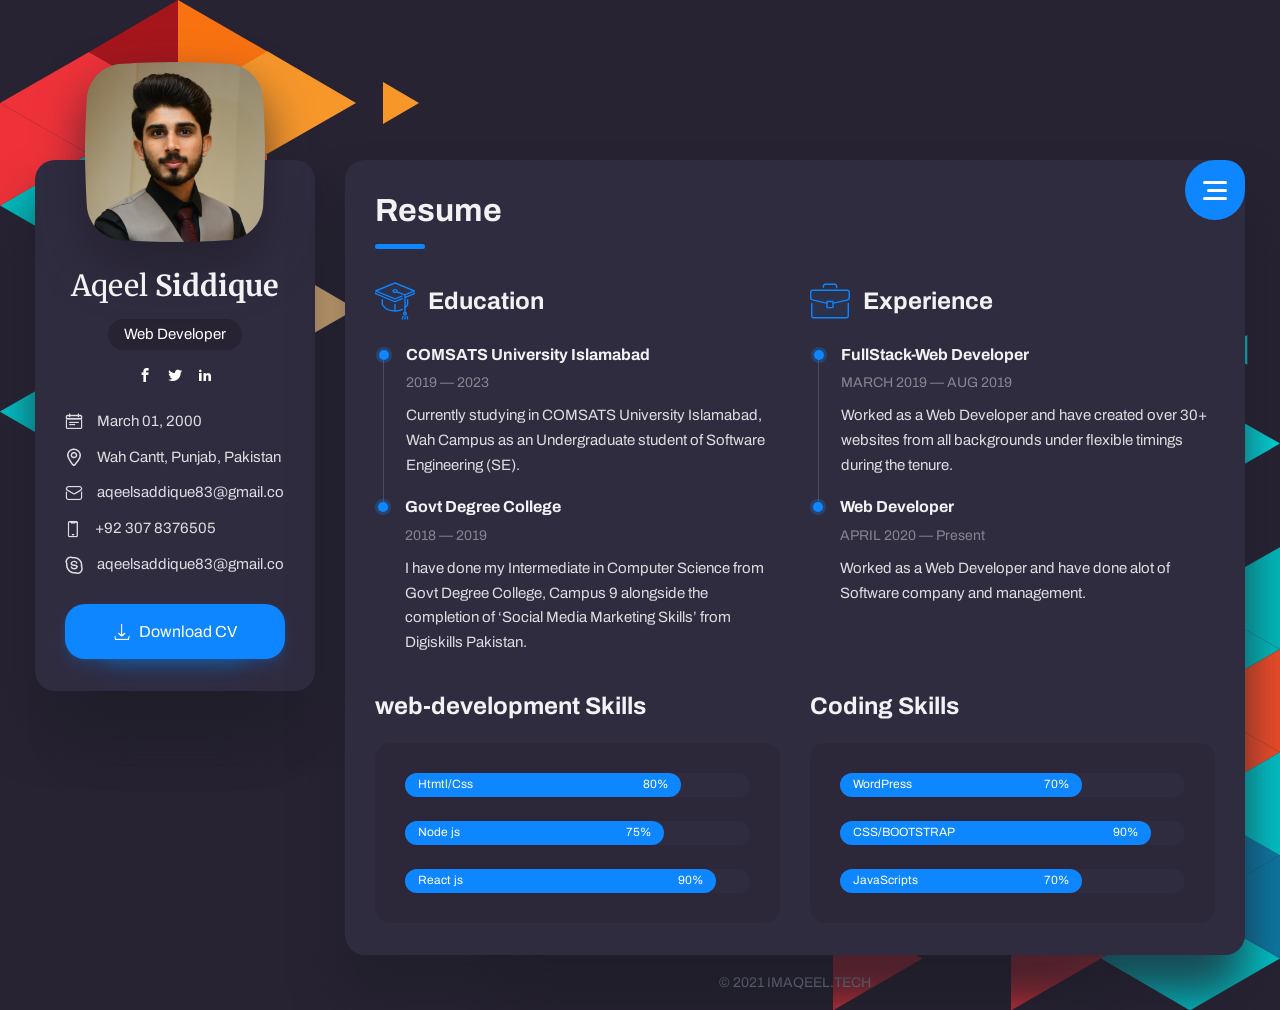
==== commit 674b4c91: "change resume file into index" ====
--- a/index.html
+++ b/index.html
@@ -3,7 +3,7 @@
 
 <head>
     <meta charset="utf-8" />
-    <title>IMAQEEL - HOME</title>
+    <title>IMAQEEL - Resume</title>
 
     <!-- Meta Data -->
     <meta http-equiv="X-UA-Compatible" content="IE=edge">
@@ -18,13 +18,14 @@
     <meta name="twitter:site" content="">
     <meta name="twitter:title" content="">
     <meta name="twitter:description" content="">
-    <meta name="twitter:image" content="./../../assets/images/social.html">
+    <meta name="twitter:image" content="../assets/images/social.html">
+
 
     <!-- Open Graph data -->
-    <meta property="og:title" content="IMAQEEL" />
+    <meta property="og:title" content="IMTAYYAB" />
     <meta property="og:type" content="website" />
-    <meta property="og:url" content="imaqeel.tech" />
-    <meta property="og:image" content="./assets/images/social.html" />
+    <meta property="og:url" content="imtayyab.tech" />
+    <meta property="og:image" content="../assets/images/social.html" />
     <meta property="og:description" content="" />
     <meta property="og:site_name" content="" />
 
@@ -62,11 +63,11 @@
                     <div class="sidebar box shadow pb-0 sticky-column">
                         <svg class="avatar avatar--180" viewBox="0 0 188 188">
                             <g class="avatar__box">
-                                <image xlink:href="../assets/img/avator.png" height="100%" width="100%" />
+                                <image xlink:href="./assets/img/avator.jpg" height="100%" width="100%" />
                             </g>
                         </svg>
                         <div class="text-center">
-                            <h3 class="title title--h3 sidebar__user-name"><span class="weight--500">Aqeel</span> Aqeel</h3>
+                            <h3 class="title title--h3 sidebar__user-name"><span class="weight--500">Aqeel</span> Siddique</h3>
                             <div class="badge badge--dark">Web Developer</div>
 
                             <!-- Social -->
@@ -83,7 +84,7 @@
                                     <i class="font-icon icon-calendar"></i>March 01, 2000
                                 </li>
                                 <li class="contacts-block__item" data-toggle="tooltip" data-placement="top" title="Address">
-                                    <i class="font-icon icon-location"></i>Islamabad, Punjab, Pakistan
+                                    <i class="font-icon icon-location"></i>Wah Cantt, Punjab, Pakistan
                                 </li>
                                 <li class="contacts-block__item" data-toggle="tooltip" data-placement="top" title="E-mail">
                                     <a href="mailto:example@mail.com"><i class="font-icon icon-envelope"></i>aqeelsaddique83@gmail.com</a>
@@ -91,11 +92,12 @@
                                 <li class="contacts-block__item" data-toggle="tooltip" data-placement="top" title="Phone">
                                     <i class="font-icon icon-phone"></i>+92 307 8376505
                                 </li>
-                               
-                                
+                                <li class="contacts-block__item" data-toggle="tooltip" data-placement="top" title="Skype">
+                                    <a href="skype:skype-example"><i class="font-icon icon-skype"></i>aqeelsaddique83@gmail.com</a>
+                                </li>
                             </ul>
 
-                            <a class="btn" href="./assets//pdf/Aqeel-WEBDEV.pdf"><i class="font-icon icon-download"></i> Download CV</a>
+                            <a class="btn" href="./assets/pdf/Aqeel-WEBDEV.pdf"><i class="font-icon icon-download"></i> Download CV</a>
                         </div>
                     </div>
                 </aside>
@@ -113,133 +115,134 @@
                         </div>
                         <div class="inner-menu js-menu">
                             <ul class="nav">
-                                <li class="nav__item"><a href="C:\Users\DELL\Desktop\Cafregsoft_Software Work\aqeel portfolio 1\index.html">About</a></li>
-                                <li class="nav__item"><a href="resume.html">Resume</a></li>
+                                <li class="nav__item"><a href="#SS">About</a></li>
+                                <li class="nav__item"><a class="active" href="resume.html">Resume</a></li>
                                 <li class="nav__item"><a href="portfolio.html">Portfolio</a></li>
+
                                 <li class="nav__item"><a href="contact.html">Contact</a></li>
                             </ul>
                         </div>
 
                         <!-- About -->
-                        <div class="pb-0 pb-sm-2">
-                            <h1 class="title title--h1 first-title title__separate">About Me</h1>
-                            <p>I have been working very efficiently in the custom Web Development and WordPress Development sectors for More than 5+ years. I am very confident about my work. I always believe in the quality of work rather than quantity.</p>
-                            <p>My job is to build, manage and grow your web-development platforms so that it is more productive and user-friendly but at the same time attractive. Moreover, I add a personal touch to your product and make sure that is eye-catching
-                                and easily established. I aim to bring across your message and product in the most creative, advanced, and unique way. I create, optimize and manage many brand companies.</p>
-                        </div>
-
-                        <!-- What -->
-                        <div class="box-inner pb-0">
-                            <h2 class="title title--h3">What I'm Doing</h2>
+                        <div class="pb-3">
+                            <h1 class="title title--h1 first-title title__separate">Resume</h1>
+                        </div>
+
+                        <!-- Experience -->
+                        <div class="pb-0">
                             <div class="row">
-                                <!-- Case Item -->
                                 <div class="col-12 col-lg-6">
-                                    <div class="case-item box box__second">
-                                        <img class="case-item__icon" src="./assets/img/management.png" alt="" />
-                                        <div>
-                                            <h3 class="title title--h5">Web Developer Management</h3>
-                                            <p class="case-item__caption">If you are struggling with Web Developer plan, management, or advertising we can help.</p>
-                                        </div>
-                                    </div>
-                                </div>
-
-                                <!-- Case Item -->
+                                    <h2 class="title title--h3"><img class="title-icon" src="./assets/img/icon-education.svg" alt="" /> Education</h2>
+                                    <div class="timeline">
+                                        <!-- Item -->
+                                        <article class="timeline__item">
+                                            <h5 class="title title--h5 timeline__title">COMSATS University Islamabad</h5>
+                                            <span class="timeline__period">2019 — 2023</span>
+                                            <p class="timeline__description">Currently studying in COMSATS University Islamabad, Wah Campus as an Undergraduate student of Software Engineering (SE).</p>
+                                        </article>
+
+                                        <!-- Item -->
+                                        <article class="timeline__item">
+                                            <h5 class="title title--h5 timeline__title">Govt Degree College</h5>
+                                            <span class="timeline__period">2018 — 2019</span>
+                                            <p class="timeline__description">I have done my Intermediate in Computer Science from Govt Degree College, Campus 9 alongside the completion of ‘Social Media Marketing Skills’ from Digiskills Pakistan.</p>
+                                        </article>
+                                    </div>
+                                </div>
+
                                 <div class="col-12 col-lg-6">
-                                    <div class="case-item box box__second">
-                                        <img class="case-item__icon" src="./assets/img/marketing.png" alt="" />
-                                        <div>
-                                            <h3 class="title title--h5">Web Developer</h3>
-                                            <p class="case-item__caption">your business can start building brand awareness, as well as generating revenue from Web Design platforms.</p>
-                                        </div>
-                                    </div>
-                                </div>
-
-                                <!-- Case Item -->
+                                    <h2 class="title title--h3"><img class="title-icon" src="./assets/img/icon-experience.svg" alt="" /> Experience</h2>
+                                    <div class="timeline">
+                                        <!-- Item -->
+                                        <article class="timeline__item">
+                                            <h5 class="title title--h5 timeline__title">FullStack-Web Developer</h5>
+                                            <span class="timeline__period">MARCH 2019 — AUG 2019</span>
+                                            <p class="timeline__description">Worked as a Web Developer and have created over 30+ websites from all backgrounds under flexible timings during the tenure.</p>
+                                        </article>
+
+                                        <!-- Item -->
+                                        <article class="timeline__item">
+                                            <h5 class="title title--h5 timeline__title">Web Developer</h5>
+                                            <span class="timeline__period"> APRIL 2020 — Present</span>
+                                            <p class="timeline__description">Worked as a Web Developer and have done alot of Software company and management.</p>
+                                        </article>
+                                    </div>
+
+                                </div>
+                            </div>
+                        </div>
+
+                        <!-- Skills -->
+                        <div class="box-inner box-inner--rounded">
+                            <div class="row">
                                 <div class="col-12 col-lg-6">
-                                    <div class="case-item box box__second">
-                                        <img class="case-item__icon" src="./assets/img/web-design.png" alt="" />
-                                        <div>
-                                            <h3 class="title title--h5">Web Design</h3>
-                                            <p class="case-item__caption">The most modern and high-quality design made at a professional level.</p>
-                                        </div>
-                                    </div>
-                                </div>
-
-                                <!-- Case Item -->
-                                <div class="col-12 col-lg-6">
-                                    <div class="case-item box box__second">
-                                        <img class="case-item__icon" src="./assets/img/web-development.png" alt="" />
-                                        <div>
-                                            <h3 class="title title--h5">Web Development</h3>
-                                            <p class="case-item__caption">High-quality and professional development at the professional level.</p>
-                                        </div>
-                                    </div>
-                                </div>
-                            </div>
-                        </div>
-
-                        <!-- Testimonials -->
-                        <div class="box-inner">
-                            <h2 class="title title--h3">Testimonials</h2>
-
-                            <div class="swiper-container js-carousel-review">
-                                <div class="swiper-wrapper">
-                                    <!-- Item review -->
-                                    <div class="swiper-slide review-item">
-                                        <svg class="avatar avatar--80" viewBox="0 0 84 84">
-                                            <g class="avatar__hexagon">
-                                                <image xlink:href="./assets/img/avatar-2.jpg" height="100%" width="100%" />
-                                            </g>
-                                        </svg>
-                                        <h4 class="title title--h5">Daniel Lewis</h4>
-                                        <p class="review-item__caption">Aqeel Siddique was hired to create a corporate identity. We were very pleased with the work done.</p>
-                                    </div>
-
-                                    <!-- Item review -->
-                                    <div class="swiper-slide review-item">
-                                        <svg class="avatar avatar--80" viewBox="0 0 84 84">
-                                            <g class="avatar__hexagon">
-                                                <image xlink:href="./assets/img/avatar-3.jpg" height="100%" width="100%" />
-                                            </g>
-                                        </svg>
-                                        <h4 class="title title--h5">Jessica Miller</h4>
-                                        <p class="review-item__caption">Thanks to the skill of Aqeel Siddique, we have a design that we can be proud of.</p>
-                                    </div>
-
-                                    <!-- Item review -->
-                                    <div class="swiper-slide review-item">
-                                        <svg class="avatar avatar--80" viewBox="0 0 84 84">
-                                            <g class="avatar__hexagon">
-                                                <image xlink:href="./assets/img/avatar-4.jpg" height="100%" width="100%" />
-                                            </g>
-                                        </svg>
-                                        <h4 class="title title--h5">Tanya Ruiz</h4>
-                                        <p class="review-item__caption">Aqeel Siddiue was hired to create a corporate identity. We were very pleased with the work done.</p>
-                                    </div>
-
-                                    <!-- Item review -->
-                                    <div class="swiper-slide review-item">
-                                        <svg class="avatar avatar--80" viewBox="0 0 84 84">
-                                            <g class="avatar__hexagon">
-                                                <image xlink:href="./assets/img/avatar-5.jpg" height="100%" width="100%" />
-                                            </g>
-                                        </svg>
-                                        <h4 class="title title--h5">Thomas Castro</h4>
-                                        <p class="review-item__caption">Thanks to the skill of Tayyab Zaman, we have a design that we can be proud of.</p>
-                                    </div>
-                                </div>
-
-                                <div class="swiper-pagination"></div>
-                            </div>
-                        </div>
-
-                        <!-- Clients -->
-
-                        <!-- Footer -->
-                        <footer class="footer">© 2022 IMAQEEL.TECH</footer>
+                                    <h2 class="title title--h3">web-development Skills</h2>
+                                    <div class="box box__second">
+                                        <!-- Progress -->
+                                        <div class="progress">
+                                            <div class="progress-bar" role="progressbar" aria-valuenow="80" aria-valuemin="0" aria-valuemax="100">
+                                                <div class="progress-text"><span>Htmtl/Css</span><span>80%</span></div>
+                                            </div>
+                                            <div class="progress-text"><span>Bootstrap</span></div>
+                                        </div>
+
+                                        <!-- Progress -->
+                                        <div class="progress">
+                                            <div class="progress-bar" role="progressbar" aria-valuenow="75" aria-valuemin="0" aria-valuemax="100">
+                                                <div class="progress-text"><span>Node js </span><span>75%</span></div>
+                                            </div>
+
+                                        </div>
+
+                                        <!-- Progress -->
+                                        <div class="progress">
+                                            <div class="progress-bar" role="progressbar" aria-valuenow="90" aria-valuemin="0" aria-valuemax="100">
+                                                <div class="progress-text"><span>React js</span><span>90%</span></div>
+                                            </div>
+                                         
+                                        </div>
+
+                                        <!-- Progress -->
+                                       
+                                    </div>
+                                </div>
+
+                                <div class="col-12 col-lg-6 mt-4 mt-lg-0">
+                                    <h2 class="title title--h3">Coding Skills</h2>
+                                    <div class="box box__second">
+                                        <!-- Progress -->
+                                        <div class="progress">
+                                            <div class="progress-bar" role="progressbar" aria-valuenow="70" aria-valuemin="0" aria-valuemax="100">
+                                                <div class="progress-text"><span>WordPress</span><span>70%</span></div>
+                                            </div>
+                                            <div class="progress-text"><span>WordPress</span></div>
+                                        </div>
+
+                                        <!-- Progress -->
+                                        <div class="progress">
+                                            <div class="progress-bar" role="progressbar" aria-valuenow="90" aria-valuemin="0" aria-valuemax="100">
+                                                <div class="progress-text"><span>CSS/BOOTSTRAP</span><span>90%</span></div>
+                                            </div>
+                                            <div class="progress-text"><span>CSS/BOOTSTRAP</span></div>
+                                        </div>
+                                                                          <!-- Progress -->
+                                        <div class="progress">
+                                            <div class="progress-bar" role="progressbar" aria-valuenow="70" aria-valuemin="0" aria-valuemax="100">
+                                                <div class="progress-text"><span>JavaScripts</span><span>70%</span></div>
+                                            </div>
+                                            <div class="progress-text"><span>JavaScripts</span></div>
+                                        </div>
+                                    </div>
+                                </div>
+                            </div>
+                        </div>
                     </div>
+
+                    <!-- Footer -->
+                    <footer class="footer">© 2021 IMAQEEL.TECH</footer>
                 </div>
             </div>
+        </div>
     </main>
 
     <div class="back-to-top"></div>
@@ -254,12 +257,13 @@
         </clipPath>		
     </svg>
 
+
     <!-- JavaScripts -->
     <script src="./assets/js/jquery-3.4.1.min.js"></script>
-    <script src="./demo/plugins-demo.js"></script>
+    <script src="./assets/js/plugins.min.js"></script>
     <script src="./assets/js/common.js"></script>
 
-    <script src="./demo/plugins-demo.js"></script>
+    <script src="./assets/demo/plugins-demo.js"></script>
 </body>
 
 </html>
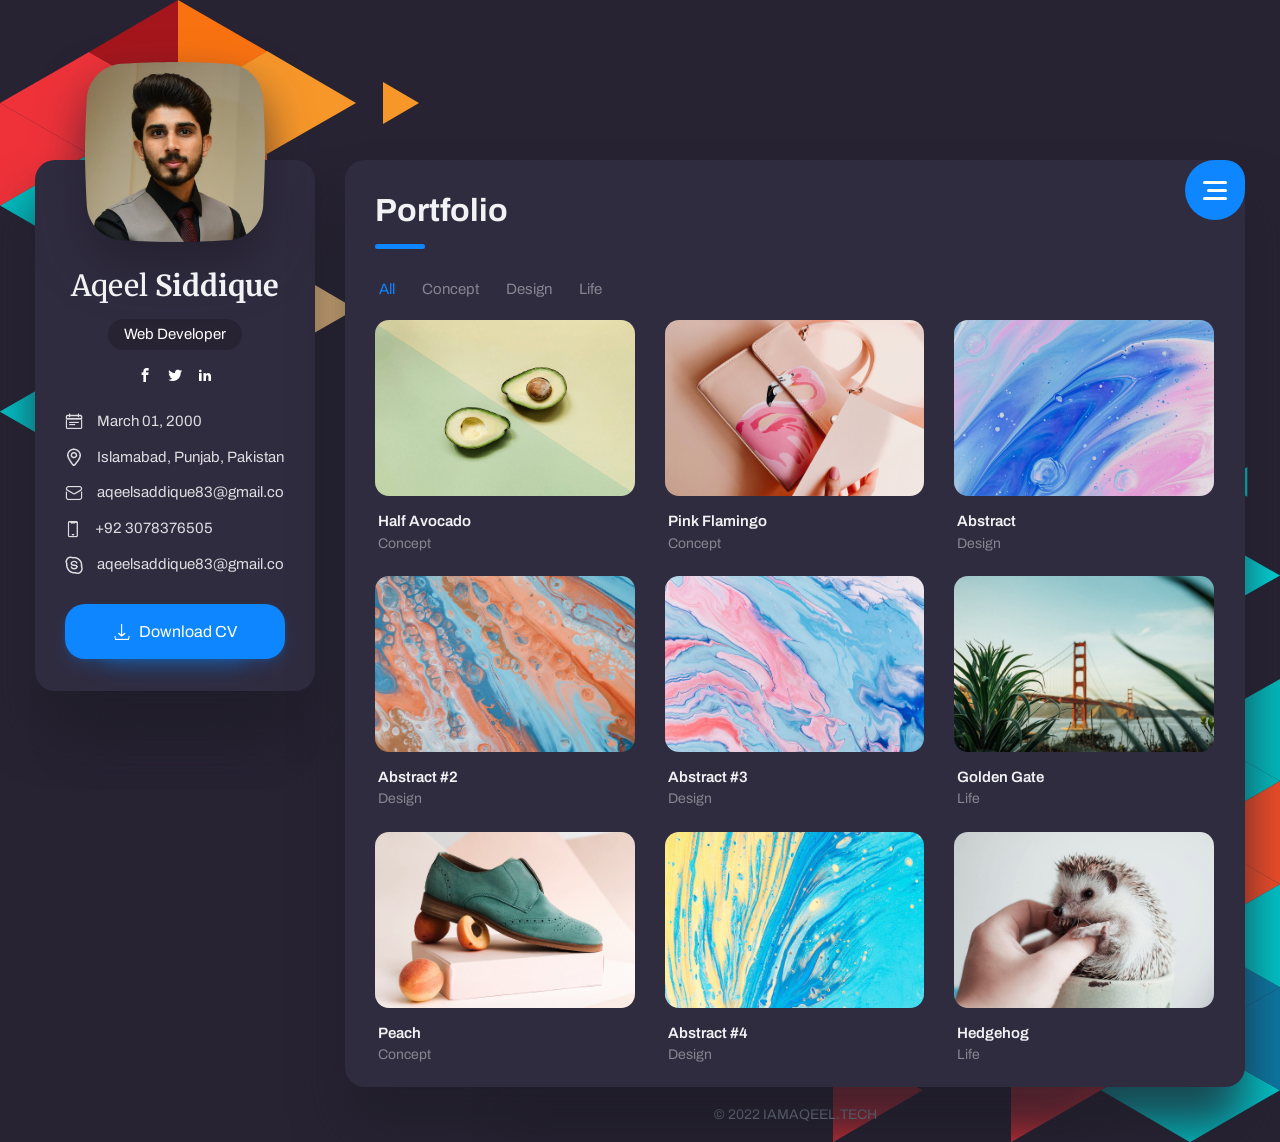
==== commit 4a71b985: "changing files" ====
--- a/index.html
+++ b/index.html
@@ -3,14 +3,14 @@
 
 <head>
     <meta charset="utf-8" />
-    <title>IMAQEEL - Resume</title>
+    <title>IMAQEEL - Portfolio</title>
 
     <!-- Meta Data -->
     <meta http-equiv="X-UA-Compatible" content="IE=edge">
     <meta name="viewport" content="width=device-width, initial-scale=1, shrink-to-fit=no">
     <meta name="format-detection" content="telephone=no" />
     <meta name="format-detection" content="address=no" />
-    <meta name="author" content="Aqeel" />
+    <meta name="author" content="Tayyab" />
     <meta name="description" content="" />
 
     <!-- Twitter data -->
@@ -18,19 +18,18 @@
     <meta name="twitter:site" content="">
     <meta name="twitter:title" content="">
     <meta name="twitter:description" content="">
-    <meta name="twitter:image" content="../assets/images/social.html">
-
+    <meta name="twitter:image" content="./assets/images/social.html">
 
     <!-- Open Graph data -->
     <meta property="og:title" content="IMTAYYAB" />
     <meta property="og:type" content="website" />
     <meta property="og:url" content="imtayyab.tech" />
-    <meta property="og:image" content="../assets/images/social.html" />
+    <meta property="og:image" content="./assets/images/social.html" />
     <meta property="og:description" content="" />
     <meta property="og:site_name" content="" />
-
     <!-- Favicons -->
-    <link rel="apple-touch-icon" sizes="144x144" href="./assets/images/favicons/apple-touch-icon-144x144.png">
+    <link rel="apple-touch-icon" sizes="144x144" href="./assets/images/favicons/apple-touch-icon-114x114.png">
+
     <link rel="apple-touch-icon" sizes="114x114" href="./assets/images/favicons/apple-touch-icon-114x114.png">
     <link rel="apple-touch-icon" sizes="72x72" href="./assets/images/favicons/apple-touch-icon-72x72.png">
     <link rel="apple-touch-icon" sizes="57x57" href="./assets/images/favicons/apple-touch-icon-57x57.png">
@@ -39,7 +38,7 @@
     <!-- Styles -->
     <link rel="stylesheet" type="text/css" href="./assets/styles/style.css" />
     <link rel="stylesheet" type="text/css" href="./assets/styles/style-dark.css" />
-    <link rel="stylesheet" type="text/css" href="./assets/demo/style-demo.css" />
+    <link rel="stylesheet" type="text/css" href="./demo/style-demo.css" />
 
 </head>
 
@@ -84,13 +83,13 @@
                                     <i class="font-icon icon-calendar"></i>March 01, 2000
                                 </li>
                                 <li class="contacts-block__item" data-toggle="tooltip" data-placement="top" title="Address">
-                                    <i class="font-icon icon-location"></i>Wah Cantt, Punjab, Pakistan
+                                    <i class="font-icon icon-location"></i>Islamabad, Punjab, Pakistan
                                 </li>
                                 <li class="contacts-block__item" data-toggle="tooltip" data-placement="top" title="E-mail">
                                     <a href="mailto:example@mail.com"><i class="font-icon icon-envelope"></i>aqeelsaddique83@gmail.com</a>
                                 </li>
                                 <li class="contacts-block__item" data-toggle="tooltip" data-placement="top" title="Phone">
-                                    <i class="font-icon icon-phone"></i>+92 307 8376505
+                                    <i class="font-icon icon-phone"></i>+92 3078376505
                                 </li>
                                 <li class="contacts-block__item" data-toggle="tooltip" data-placement="top" title="Skype">
                                     <a href="skype:skype-example"><i class="font-icon icon-skype"></i>aqeelsaddique83@gmail.com</a>
@@ -115,131 +114,131 @@
                         </div>
                         <div class="inner-menu js-menu">
                             <ul class="nav">
-                                <li class="nav__item"><a href="#SS">About</a></li>
-                                <li class="nav__item"><a class="active" href="resume.html">Resume</a></li>
-                                <li class="nav__item"><a href="portfolio.html">Portfolio</a></li>
-
+                                <li class="nav__item"><a href="https://imtayyab.tech">About</a></li>
+                                <li class="nav__item"><a href="resume.html">Resume</a></li>
+                                <li class="nav__item"><a class="active" href="portfolio.html">Portfolio</a></li>
                                 <li class="nav__item"><a href="contact.html">Contact</a></li>
                             </ul>
                         </div>
 
                         <!-- About -->
-                        <div class="pb-3">
-                            <h1 class="title title--h1 first-title title__separate">Resume</h1>
-                        </div>
-
-                        <!-- Experience -->
+                        <div class="pb-2">
+                            <h1 class="title title--h1 first-title title__separate">Portfolio</h1>
+                        </div>
+
+                        <!-- Gallery -->
                         <div class="pb-0">
-                            <div class="row">
-                                <div class="col-12 col-lg-6">
-                                    <h2 class="title title--h3"><img class="title-icon" src="./assets/img/icon-education.svg" alt="" /> Education</h2>
-                                    <div class="timeline">
-                                        <!-- Item -->
-                                        <article class="timeline__item">
-                                            <h5 class="title title--h5 timeline__title">COMSATS University Islamabad</h5>
-                                            <span class="timeline__period">2019 — 2023</span>
-                                            <p class="timeline__description">Currently studying in COMSATS University Islamabad, Wah Campus as an Undergraduate student of Software Engineering (SE).</p>
-                                        </article>
-
-                                        <!-- Item -->
-                                        <article class="timeline__item">
-                                            <h5 class="title title--h5 timeline__title">Govt Degree College</h5>
-                                            <span class="timeline__period">2018 — 2019</span>
-                                            <p class="timeline__description">I have done my Intermediate in Computer Science from Govt Degree College, Campus 9 alongside the completion of ‘Social Media Marketing Skills’ from Digiskills Pakistan.</p>
-                                        </article>
-                                    </div>
-                                </div>
-
-                                <div class="col-12 col-lg-6">
-                                    <h2 class="title title--h3"><img class="title-icon" src="./assets/img/icon-experience.svg" alt="" /> Experience</h2>
-                                    <div class="timeline">
-                                        <!-- Item -->
-                                        <article class="timeline__item">
-                                            <h5 class="title title--h5 timeline__title">FullStack-Web Developer</h5>
-                                            <span class="timeline__period">MARCH 2019 — AUG 2019</span>
-                                            <p class="timeline__description">Worked as a Web Developer and have created over 30+ websites from all backgrounds under flexible timings during the tenure.</p>
-                                        </article>
-
-                                        <!-- Item -->
-                                        <article class="timeline__item">
-                                            <h5 class="title title--h5 timeline__title">Web Developer</h5>
-                                            <span class="timeline__period"> APRIL 2020 — Present</span>
-                                            <p class="timeline__description">Worked as a Web Developer and have done alot of Software company and management.</p>
-                                        </article>
-                                    </div>
-
-                                </div>
-                            </div>
-                        </div>
-
-                        <!-- Skills -->
-                        <div class="box-inner box-inner--rounded">
-                            <div class="row">
-                                <div class="col-12 col-lg-6">
-                                    <h2 class="title title--h3">web-development Skills</h2>
-                                    <div class="box box__second">
-                                        <!-- Progress -->
-                                        <div class="progress">
-                                            <div class="progress-bar" role="progressbar" aria-valuenow="80" aria-valuemin="0" aria-valuemax="100">
-                                                <div class="progress-text"><span>Htmtl/Css</span><span>80%</span></div>
-                                            </div>
-                                            <div class="progress-text"><span>Bootstrap</span></div>
-                                        </div>
-
-                                        <!-- Progress -->
-                                        <div class="progress">
-                                            <div class="progress-bar" role="progressbar" aria-valuenow="75" aria-valuemin="0" aria-valuemax="100">
-                                                <div class="progress-text"><span>Node js </span><span>75%</span></div>
-                                            </div>
-
-                                        </div>
-
-                                        <!-- Progress -->
-                                        <div class="progress">
-                                            <div class="progress-bar" role="progressbar" aria-valuenow="90" aria-valuemin="0" aria-valuemax="100">
-                                                <div class="progress-text"><span>React js</span><span>90%</span></div>
-                                            </div>
-                                         
-                                        </div>
-
-                                        <!-- Progress -->
-                                       
-                                    </div>
-                                </div>
-
-                                <div class="col-12 col-lg-6 mt-4 mt-lg-0">
-                                    <h2 class="title title--h3">Coding Skills</h2>
-                                    <div class="box box__second">
-                                        <!-- Progress -->
-                                        <div class="progress">
-                                            <div class="progress-bar" role="progressbar" aria-valuenow="70" aria-valuemin="0" aria-valuemax="100">
-                                                <div class="progress-text"><span>WordPress</span><span>70%</span></div>
-                                            </div>
-                                            <div class="progress-text"><span>WordPress</span></div>
-                                        </div>
-
-                                        <!-- Progress -->
-                                        <div class="progress">
-                                            <div class="progress-bar" role="progressbar" aria-valuenow="90" aria-valuemin="0" aria-valuemax="100">
-                                                <div class="progress-text"><span>CSS/BOOTSTRAP</span><span>90%</span></div>
-                                            </div>
-                                            <div class="progress-text"><span>CSS/BOOTSTRAP</span></div>
-                                        </div>
-                                                                          <!-- Progress -->
-                                        <div class="progress">
-                                            <div class="progress-bar" role="progressbar" aria-valuenow="70" aria-valuemin="0" aria-valuemax="100">
-                                                <div class="progress-text"><span>JavaScripts</span><span>70%</span></div>
-                                            </div>
-                                            <div class="progress-text"><span>JavaScripts</span></div>
-                                        </div>
-                                    </div>
-                                </div>
+                            <!-- Filter -->
+                            <div class="select">
+                                <span class="placeholder">Select category</span>
+                                <ul class="filter">
+                                    <li class="filter__item">Category</li>
+                                    <li class="filter__item active" data-filter="*"><a class="filter__link active" href="#filter">All</a></li>
+                                    <li class="filter__item" data-filter=".category-concept"><a class="filter__link" href="#filter">Concept</a></li>
+                                    <li class="filter__item" data-filter=".category-design"><a class="filter__link" href="#filter">Design</a></li>
+                                    <li class="filter__item" data-filter=".category-life"><a class="filter__link" href="#filter">Life</a></li>
+                                </ul>
+                                <input type="hidden" name="changemetoo" />
+                            </div>
+
+                            <!-- Content -->
+                            <div class="gallery-grid js-masonry js-filter-container">
+                                <div class="gutter-sizer"></div>
+                                <!-- Item 1 -->
+                                <figure class="gallery-grid__item category-concept">
+                                    <div class="gallery-grid__image-wrap">
+                                        <img class="gallery-grid__image cover lazyload" src="./assets/img/image_01.jpg" data-zoom alt="" />
+                                    </div>
+                                    <figcaption class="gallery-grid__caption">
+                                        <h4 class="title gallery-grid__title">Half Avocado</h4>
+                                        <span class="gallery-grid__category">Concept</span>
+                                    </figcaption>
+                                </figure>
+                                <!-- Item 2 -->
+                                <figure class="gallery-grid__item category-concept">
+                                    <div class="gallery-grid__image-wrap">
+                                        <img class="gallery-grid__image cover lazyload" src="./assets//img/image_02.jpg" data-zoom alt="" />
+                                    </div>
+                                    <figcaption class="gallery-grid__caption">
+                                        <h4 class="title gallery-grid__title">Pink Flamingo</h4>
+                                        <span class="gallery-grid__category">Concept</span>
+                                    </figcaption>
+                                </figure>
+                               <!-- Item 3 -->
+                                <figure class="gallery-grid__item category-design">
+                                    <div class="gallery-grid__image-wrap">
+                                        <img class="gallery-grid__image cover lazyload" src="./assets/img/image_03.jpg" data-zoom alt="" />
+                                    </div>
+                                    <figcaption class="gallery-grid__caption">
+                                        <h4 class="title gallery-grid__title">Abstract</h4>
+                                        <span class="gallery-grid__category">Design</span>
+                                    </figcaption>
+                                </figure>
+                                <!-- Item 4 -->
+                                <figure class="gallery-grid__item category-design">
+                                    <div class="gallery-grid__image-wrap">
+                                        <img class="gallery-grid__image cover lazyload" src="./assets/img/image_04.jpg" data-zoom alt="" />
+                                    </div>
+                                    <figcaption class="gallery-grid__caption">
+                                        <h4 class="title gallery-grid__title">Abstract #2</h4>
+                                        <span class="gallery-grid__category">Design</span>
+                                    </figcaption>
+                                </figure>
+                                <!-- Item 5 -->
+                                <figure class="gallery-grid__item category-design">
+                                    <div class="gallery-grid__image-wrap">
+                                        <img class="gallery-grid__image cover lazyload" src="./assets/img/image_05.jpg" data-zoom alt="" />
+                                    </div>
+                                    <figcaption class="gallery-grid__caption">
+                                        <h4 class="title gallery-grid__title">Abstract #3</h4>
+                                        <span class="gallery-grid__category">Design</span>
+                                    </figcaption>
+                                </figure>
+                             <!-- Item 6 -->
+                                <figure class="gallery-grid__item category-life">
+                                    <div class="gallery-grid__image-wrap">
+                                        <img class="gallery-grid__image cover lazyload" src="./assets/img/image_06.jpg" data-zoom alt="" />
+                                    </div>
+                                    <figcaption class="gallery-grid__caption">
+                                        <h4 class="title gallery-grid__title">Golden Gate</h4>
+                                        <span class="gallery-grid__category">Life</span>
+                                    </figcaption>
+                                </figure>
+                               <!-- Item 7 -->
+                                <figure class="gallery-grid__item category-concept">
+                                    <div class="gallery-grid__image-wrap">
+                                        <img class="gallery-grid__image cover lazyload" src="./assets/img/image_07.jpg" data-zoom alt="" />
+                                    </div>
+                                    <figcaption class="gallery-grid__caption">
+                                        <h4 class="title gallery-grid__title">Peach</h4>
+                                        <span class="gallery-grid__category">Concept</span>
+                                    </figcaption>
+                                </figure>
+                                <!-- Item 8 -->
+                                <figure class="gallery-grid__item category-design">
+                                    <div class="gallery-grid__image-wrap">
+                                        <img class="gallery-grid__image cover lazyload" src="./assets/img/image_08.jpg" data-zoom alt="" />
+                                    </div>
+                                    <figcaption class="gallery-grid__caption">
+                                        <h4 class="title gallery-grid__title">Abstract #4</h4>
+                                        <span class="gallery-grid__category">Design</span>
+                                    </figcaption>
+                                </figure>
+                                <!-- Item 9 -->
+                                <figure class="gallery-grid__item category-life">
+                                    <div class="gallery-grid__image-wrap">
+                                        <img class="gallery-grid__image cover lazyload" src="./assets/img/image_09.jpg" data-zoom alt="" />
+                                    </div>
+                                    <figcaption class="gallery-grid__caption">
+                                        <h4 class="title gallery-grid__title">Hedgehog</h4>
+                                        <span class="gallery-grid__category">Life</span>
+                                    </figcaption>
+                                </figure>
                             </div>
                         </div>
                     </div>
-
                     <!-- Footer -->
-                    <footer class="footer">© 2021 IMAQEEL.TECH</footer>
+                    <footer class="footer">© 2022 IAMAQEEL.TECH</footer>
                 </div>
             </div>
         </div>
--- a/demo/style-demo.css
+++ b/demo/style-demo.css
@@ -0,0 +1,296 @@
+/* ------------------------------------------------
+ Author: ArtStyles (Art)
+ 
+ Template Name: ARCDECO.
+ version: 1.0.0
+------------------------------------------------ */
+
+a.underlineNone {
+    text-decoration: none;
+}
+
+
+/* -----------------------------------------------------------------
+    Styles Demo
+----------------------------------------------------------------- */
+
+@media only screen and (max-width: 992px) {
+    .navbar-demo {
+        justify-content: center;
+    }
+}
+
+.header-half-demo {
+    display: flex;
+    align-items: center;
+    justify-content: space-around;
+    height: 100vh;
+    position: relative;
+    z-index: 1;
+}
+
+@media only screen and (max-width: 992px) {
+    .header-half-demo {
+        flex-direction: column;
+        justify-content: center;
+    }
+}
+
+@media only screen and (max-width: 992px) {
+    .header-half-demo::before {
+        content: '';
+        background: #15232E;
+        height: 50vh;
+        position: absolute;
+        bottom: 0;
+        left: 0;
+        width: 100%;
+    }
+}
+
+@media only screen and (max-width: 580px) {
+    .header-half-demo::before {
+        visibility: hidden;
+    }
+}
+
+.header-half-demo__left,
+.header-half-demo__right {
+    display: flex;
+    align-items: center;
+    flex: 0 0 50%;
+    text-align: center;
+    transform: translate3d(0, 20px, 0);
+    transition: all .5s ease-in-out;
+}
+
+.header-half-demo__left:hover,
+.header-half-demo__right:hover {
+    transform: translate3d(0, 0px, 0);
+}
+
+.header-half-demo__left:hover .demo-image,
+.header-half-demo__right:hover .demo-image {
+    box-shadow: 0 20px 80px rgba(21, 35, 46, 0.2);
+}
+
+@media only screen and (max-width: 992px) {
+    .header-half-demo__left,
+    .header-half-demo__right {
+        transform: translate3d(0, 0, 0) !important;
+    }
+    .header-half-demo__left:hover,
+    .header-half-demo__right:hover {
+        transform: translate3d(0, 0, 0);
+    }
+}
+
+.header-half-demo__left a.underlineNone {
+    color: #15232E;
+}
+
+.header-half-demo__right .title__demo {
+    color: #fff;
+}
+
+@media only screen and (max-width: 992px) {
+    .header-half-demo__right:hover {
+        transform: translate3d(0, 40px, 0);
+    }
+}
+
+@media only screen and (max-width: 580px) {
+    .header-half-demo__right {
+        background: #15232E;
+        padding-top: 1.3rem;
+    }
+}
+
+.header-half-demo .demo-image {
+    box-shadow: 0 20px 120px rgba(21, 35, 46, 0.08);
+    margin: auto;
+    height: auto;
+    width: 70%;
+    transition: all .5s ease-in-out;
+}
+
+@media only screen and (max-width: 1500px) {
+    .header-half-demo .demo-image {
+        width: 80%;
+    }
+}
+
+@media only screen and (max-width: 992px) {
+    .header-half-demo .demo-image {
+        width: 60%;
+    }
+}
+
+@media only screen and (max-width: 580px) {
+    .header-half-demo .demo-image {
+        width: 100%;
+        padding-left: 15px;
+        padding-right: 15px;
+    }
+}
+
+.header-half-demo .title__demo {
+    font-size: 1.1rem;
+    margin-top: 1rem;
+}
+
+.elastic-border {
+    height: 100%;
+    position: absolute;
+    top: 0;
+    right: 0;
+    width: 100%;
+    z-index: 0;
+}
+
+@media only screen and (max-width: 992px) {
+    .elastic-border {
+        visibility: hidden;
+    }
+}
+
+.btnSlideNav {
+    position: absolute;
+    display: flex;
+    align-items: center;
+    justify-content: center;
+    user-select: none;
+    cursor: pointer;
+}
+
+@media only screen and (max-width: 580px) {
+    .btnSlideNav {
+        display: none;
+    }
+}
+
+.slideOpen {
+    background: linear-gradient(to right, #0081ff 0%, #0045ff 100%);
+    border-radius: 50%;
+    box-shadow: 0 10px 15px rgba(0, 69, 255, 0.2);
+    bottom: 2rem;
+    left: 2rem;
+    width: 48px;
+    height: 48px;
+    position: fixed;
+    opacity: 1;
+    transition: all .3s ease-in;
+    z-index: 1010;
+}
+
+.slideOpen::before {
+    background-image: url("iconSideMenu.svg");
+    background-position: center;
+    background-size: 36%;
+    content: '';
+    position: absolute;
+    top: 0;
+    left: 0;
+    height: 100%;
+    width: 100%;
+}
+
+.slideOpen:hover {
+    opacity: 1;
+}
+
+.slideClose {
+    background-image: url("iconClose.svg");
+    top: 1.5rem;
+    left: 400px;
+    width: 30px;
+    height: 30px;
+    transform: translateX(70px);
+    opacity: 0;
+    position: fixed;
+    z-index: 1012;
+}
+
+.slideNav {
+    background-color: #fff;
+    list-style: none;
+    height: 100%;
+    margin: 0;
+    overflow-y: auto;
+    overflow-x: hidden;
+    padding: 2rem 0 0;
+    position: fixed;
+    top: 0;
+    left: 0;
+    transform: translateX(-380px);
+    width: 380px;
+    z-index: 1012;
+}
+
+@media only screen and (max-width: 580px) {
+    .slideNav {
+        display: none;
+    }
+}
+
+.slideNav__item {
+    color: #15232E;
+    position: relative;
+    border-bottom: 1px solid rgba(197, 210, 224, 0.4);
+    padding: .8rem 0;
+    margin: 0 2.2rem;
+    user-select: none;
+    transition: background 0.2s ease-in;
+}
+
+.slideNav__item:first-child {
+    border-bottom: 0;
+}
+
+.slideNav__item .title {
+    color: #15232E;
+    margin-bottom: .8rem;
+}
+
+.slideNav__item a {
+    color: #15232E;
+    text-decoration: none;
+}
+
+.slideNav__item a:hover {
+    color: #0045FF;
+}
+
+.overlay-slideNav {
+    background-color: rgba(21, 35, 46, 0.3);
+    height: 100%;
+    width: 100%;
+    opacity: 0;
+    position: fixed;
+    top: 0;
+    left: 0;
+    z-index: -1;
+}
+
+.rtl-mode {
+    display: flex;
+    justify-content: space-between;
+}
+
+.rtl-mode a {
+    color: #0045FF;
+    letter-spacing: .1rem;
+}
+
+.lable-new {
+    background-color: #0045FF;
+    border-radius: 20px;
+    color: #fff;
+    font-size: .7rem;
+    padding: 3px 8px;
+    margin-left: .5rem;
+    text-transform: uppercase;
+}
+
+
+/*# sourceMappingURL=style-demo.css.map */
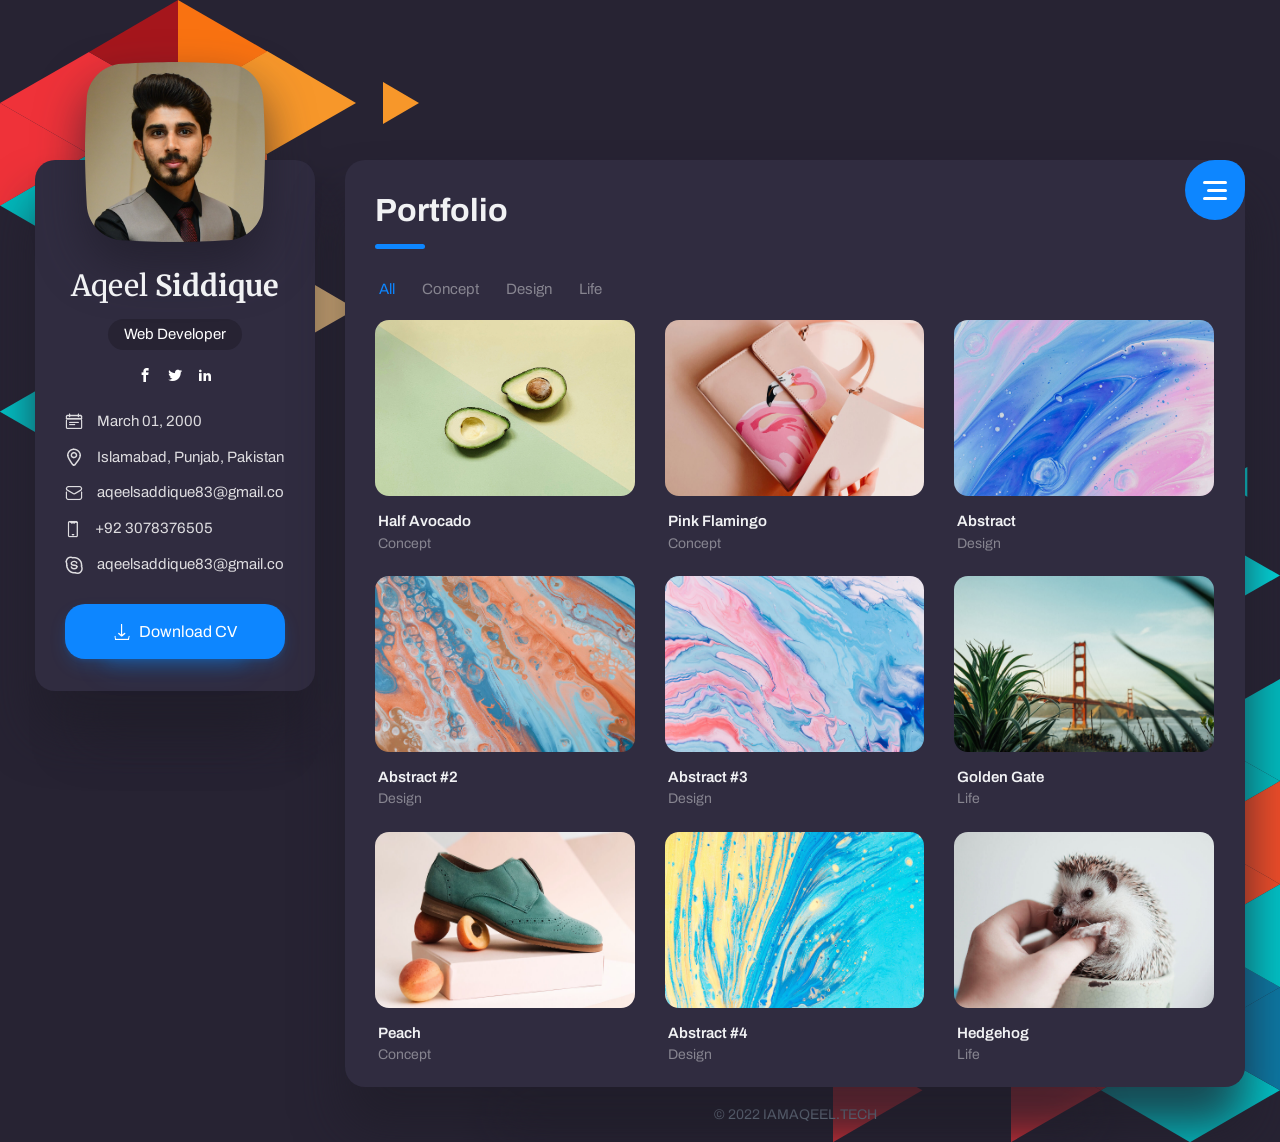
==== commit 0da7ec06: "resume" ====
--- a/index.html
+++ b/index.html
@@ -114,7 +114,7 @@
                         </div>
                         <div class="inner-menu js-menu">
                             <ul class="nav">
-                                <li class="nav__item"><a href="https://imtayyab.tech">About</a></li>
+                                <li class="nav__item"><a href="/resume.html">About</a></li>
                                 <li class="nav__item"><a href="resume.html">Resume</a></li>
                                 <li class="nav__item"><a class="active" href="portfolio.html">Portfolio</a></li>
                                 <li class="nav__item"><a href="contact.html">Contact</a></li>
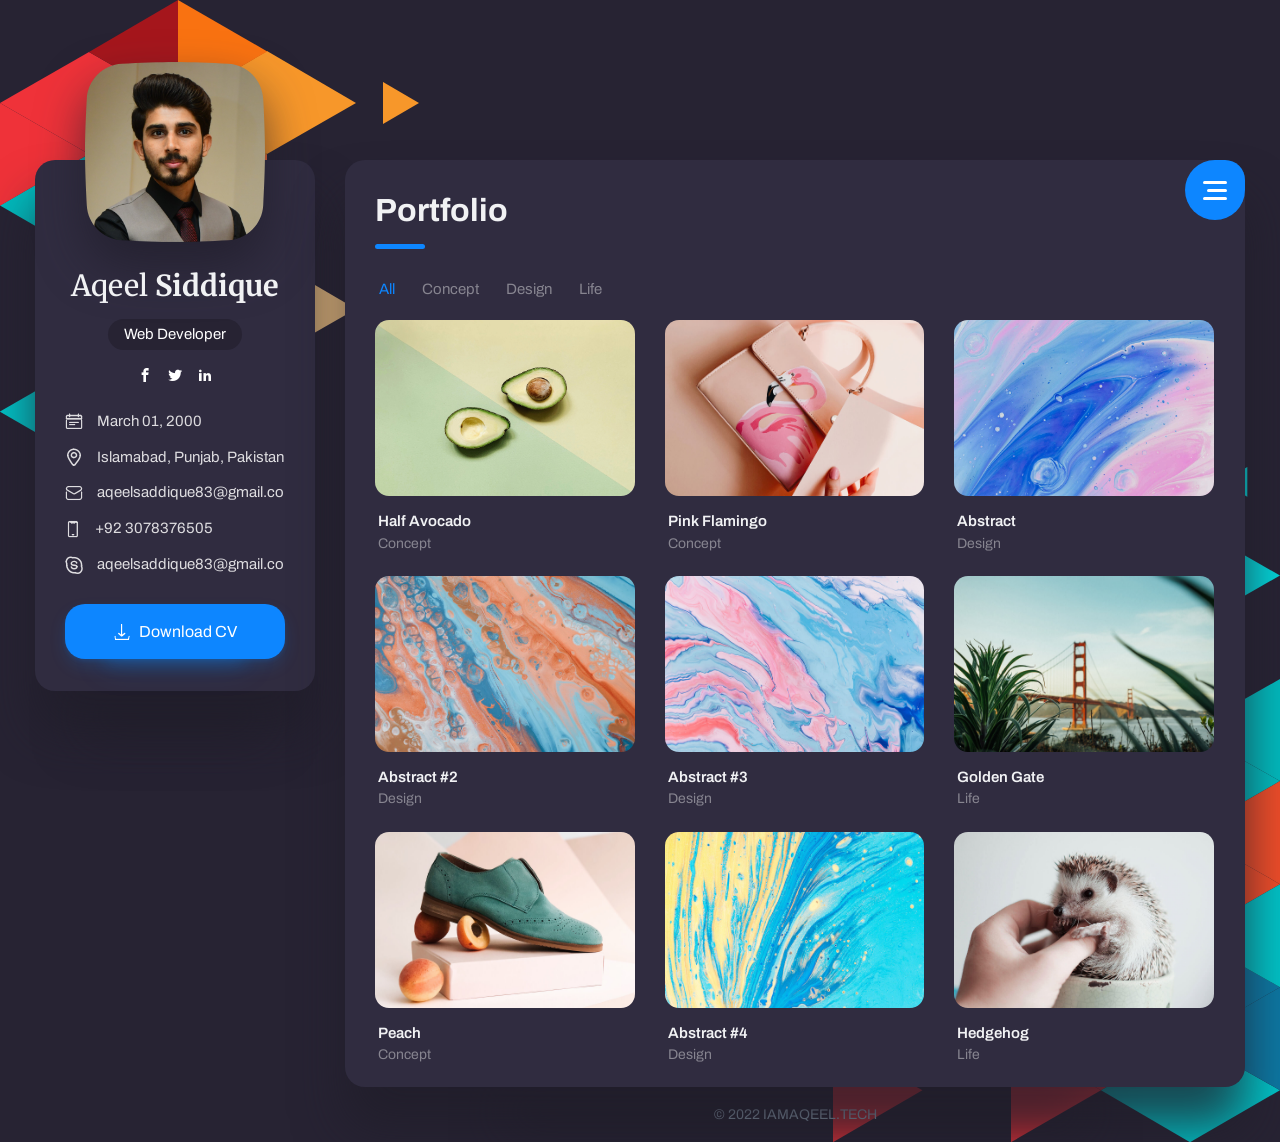
==== commit a87f9dd8: "Update index.html" ====
--- a/index.html
+++ b/index.html
@@ -114,7 +114,7 @@
                         </div>
                         <div class="inner-menu js-menu">
                             <ul class="nav">
-                                <li class="nav__item"><a href="/resume.html">About</a></li>
+                                <li class="nav__item"><a href="resume.html">About</a></li>
                                 <li class="nav__item"><a href="resume.html">Resume</a></li>
                                 <li class="nav__item"><a class="active" href="portfolio.html">Portfolio</a></li>
                                 <li class="nav__item"><a href="contact.html">Contact</a></li>
@@ -265,4 +265,4 @@
     <script src="./assets/demo/plugins-demo.js"></script>
 </body>
 
-</html>+</html>
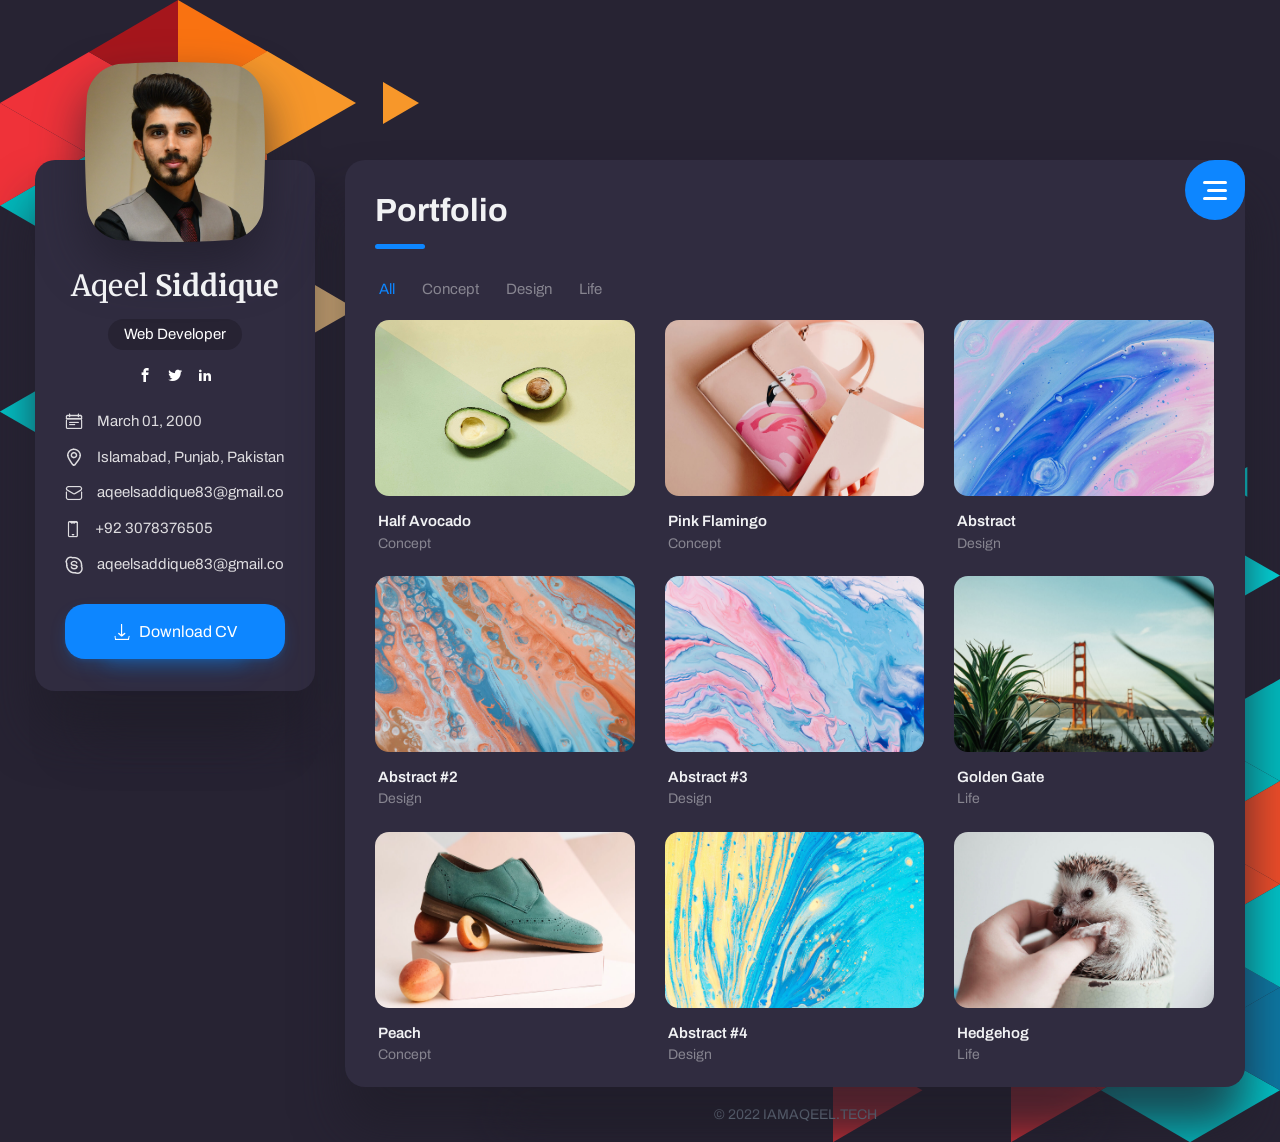
==== commit a7f50231: "jj" ====
--- a/index.html
+++ b/index.html
@@ -4,7 +4,6 @@
 <head>
     <meta charset="utf-8" />
     <title>IMAQEEL - Portfolio</title>
-
     <!-- Meta Data -->
     <meta http-equiv="X-UA-Compatible" content="IE=edge">
     <meta name="viewport" content="width=device-width, initial-scale=1, shrink-to-fit=no">
@@ -12,14 +11,12 @@
     <meta name="format-detection" content="address=no" />
     <meta name="author" content="Tayyab" />
     <meta name="description" content="" />
-
     <!-- Twitter data -->
     <meta name="twitter:card" content="summary_large_image">
     <meta name="twitter:site" content="">
     <meta name="twitter:title" content="">
     <meta name="twitter:description" content="">
     <meta name="twitter:image" content="./assets/images/social.html">
-
     <!-- Open Graph data -->
     <meta property="og:title" content="IMTAYYAB" />
     <meta property="og:type" content="website" />
@@ -68,15 +65,13 @@
                         <div class="text-center">
                             <h3 class="title title--h3 sidebar__user-name"><span class="weight--500">Aqeel</span> Siddique</h3>
                             <div class="badge badge--dark">Web Developer</div>
-
-                            <!-- Social -->
+                               <!-- Social -->
                             <div class="social">
                                 <a class="social__link" href="https://web.facebook.com/thisistayyabzaman/"><i class="font-icon icon-facebook"></i></a>
                                 <a class="social__link" href="https://twitter.com/iamtayyabzaman/"><i class="font-icon icon-twitter"></i></a>
                                 <a class="social__link" href="www.linkedin.com/in/tayyab-zaman-03095411097/"><i class="font-icon icon-linkedin2"></i></a>
                             </div>
                         </div>
-
                         <div class="sidebar__info box-inner">
                             <ul class="contacts-block">
                                 <li class="contacts-block__item" data-toggle="tooltip" data-placement="top" title="Birthday">
@@ -120,8 +115,7 @@
                                 <li class="nav__item"><a href="contact.html">Contact</a></li>
                             </ul>
                         </div>
-
-                        <!-- About -->
+                         <!-- About -->
                         <div class="pb-2">
                             <h1 class="title title--h1 first-title title__separate">Portfolio</h1>
                         </div>
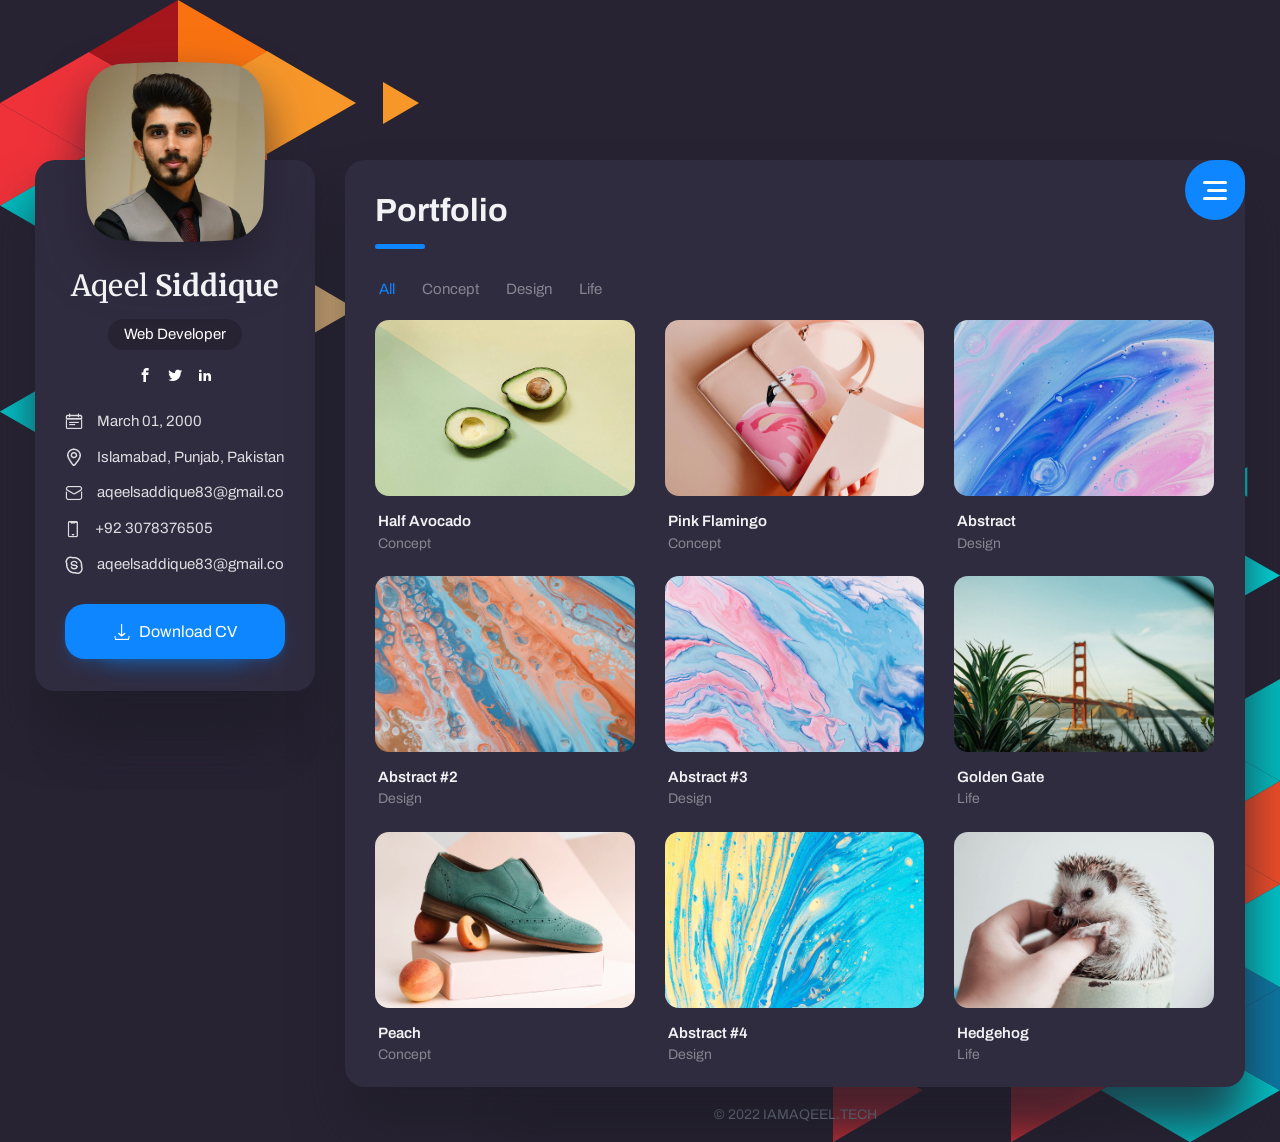
==== commit c402ef0c: "kk" ====
--- a/index.html
+++ b/index.html
@@ -62,6 +62,12 @@
                                 <image xlink:href="./assets/img/avator.jpg" height="100%" width="100%" />
                             </g>
                         </svg>
+
+
+
+
+
+                        
                         <div class="text-center">
                             <h3 class="title title--h3 sidebar__user-name"><span class="weight--500">Aqeel</span> Siddique</h3>
                             <div class="badge badge--dark">Web Developer</div>
